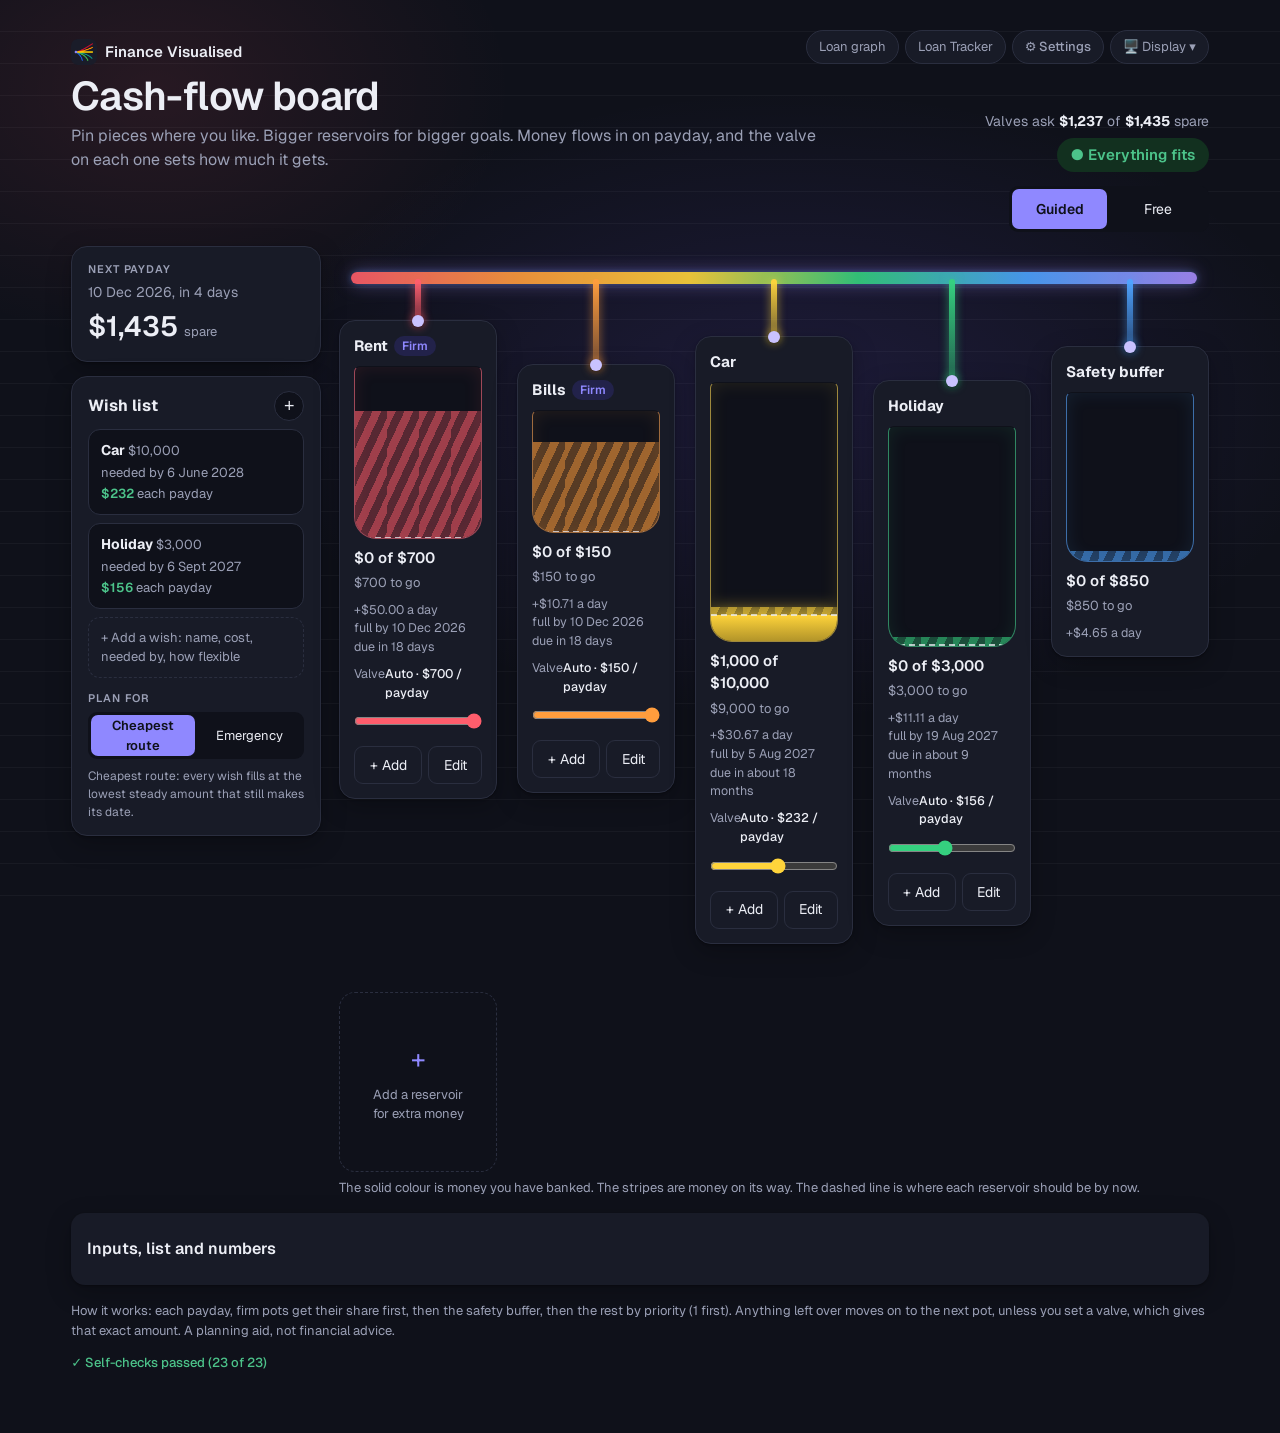
==== cashflow.html @ 9e322bec "Rename the site to Finance Visualised Header brand, page titles, home-screen name, manifest and back" ====
<!DOCTYPE html>
<html lang="en">
<head>
<meta charset="utf-8">
<meta name="viewport" content="width=device-width, initial-scale=1, viewport-fit=cover">
<meta name="theme-color" content="#0f111a" id="themeColor">
<meta name="apple-mobile-web-app-capable" content="yes">
<meta name="mobile-web-app-capable" content="yes">
<meta name="apple-mobile-web-app-title" content="Finance Vis">
<link rel="manifest" href="manifest.webmanifest">
<link rel="icon" type="image/png" sizes="192x192" href="icons/icon-192.png">
<link rel="apple-touch-icon" href="icons/apple-touch-icon.png">
<script>
/* colour theme: Auto (follows the phone), Light or Dark. Shared by both pages, remembered in this browser. Runs before the page paints. */
(function(){var K='loanTheme',r=document.documentElement,v='dark';
 if(/[?&]embed=1/.test(location.search)){window.loanEmbed=true;r.classList.add('embed');r.dataset.device='desktop';addEventListener('message',function(e){if(e.source!==window.parent||e.origin!==location.origin)return;var d=e.data||{};if(d.loanTheme)window.loanTheme.set(d.loanTheme);if(d.loanSettings)window.loanTheme.refresh();if(d.loan==='reloadAll')location.reload();if(d.loan==='reload')location.reload();if(d.loan==='sendLoan'){var b=document.getElementById('toTracker');if(b)b.click()}})};if(window.loanEmbed)document.addEventListener('DOMContentLoaded',function(){var b=document.getElementById('toTracker');if(b)b.textContent='Send this loan to the Tracker →'})
 var KS='loanSettings.v1',sc='indigo';
 function cfg(){try{return JSON.parse(localStorage.getItem(KS))||{}}catch(e){return {}}}
 var REG={AU:['en-AU','$'],NZ:['en-NZ','$'],UK:['en-GB','£'],US:['en-US','$'],CA:['en-CA','$']},c0=cfg(),cc=REG[c0.country]?c0.country:'AU';
 window.loanRegion={country:cc,locale:REG[cc][0],sym:REG[cc][1],mdy:cc==='US'};
 function bar(){var m=document.getElementById('themeColor');if(m)m.content=getComputedStyle(r).getPropertyValue('--bg').trim()||'#f4f3f0'}
 function apply(){try{v=localStorage.getItem(K)||v}catch(e){}if(v==='light'||v==='dark')r.dataset.theme=v;else delete r.dataset.theme;sc=cfg().scheme||sc;if(sc!=='indigo')r.dataset.scheme=sc;else delete r.dataset.scheme;bar()}
 function fire(){window.dispatchEvent(new Event('themechange'))}
 apply();
 window.loanTheme={get:function(){return r.dataset.theme||'auto'},set:function(t){v=t;try{localStorage.setItem(K,t)}catch(e){};apply();fire()},setScheme:function(s){sc=s;var o=cfg();o.scheme=s;try{localStorage.setItem(KS,JSON.stringify(o))}catch(e){};apply();fire()},refresh:function(){apply();fire()},bar:bar};
 addEventListener('storage',function(e){if(e.key===K||e.key===KS)window.loanTheme.refresh()});
 document.addEventListener('DOMContentLoaded',bar);
 try{matchMedia('(prefers-color-scheme: dark)').addEventListener('change',function(){bar();fire()})}catch(e){}
})();
</script>
<title>Cash-flow</title>
<link rel="preconnect" href="https://fonts.googleapis.com">
<link href="https://fonts.googleapis.com/css2?family=Geist:wght@400;500;600&display=swap" rel="stylesheet">
<style>
/* Cash-flow, phase 0: plain and working. Looks come later. The maths lives in cashflow.js so a picture (e.g. a Sankey flow) can reuse it. */
:root{color-scheme:light;--bg:#f4f3f0;--panel:#ffffff;--ink:#1a1c29;--mute:#5d6074;--line:#e3e1db;--acc:#4f46e5;--acc-ink:#ffffff;--soft:#efeefd;--good:#15803d;--bad:#d1342f;--good-bg:#e3f4e8;--bad-bg:#fde6e4;--info:#2563eb;--info-bg:#e3ebfd;--shadow:0 1px 2px rgba(26,28,41,.06),0 6px 20px rgba(26,28,41,.06)}
@media (prefers-color-scheme:dark){:root:not([data-theme=light]){color-scheme:dark;--bg:#0f111a;--panel:#181b27;--ink:#eceef5;--mute:#9ba0b6;--line:#2a2e3f;--acc:#8f88ff;--acc-ink:#0f111a;--soft:#22224a;--good:#4cc38a;--bad:#ff6b63;--good-bg:#12301f;--bad-bg:#3a1716;--info:#7aa5ff;--info-bg:#16233d;--shadow:0 1px 2px rgba(0,0,0,.3),0 8px 24px rgba(0,0,0,.25)}}
:root[data-theme=dark]{color-scheme:dark;--bg:#0f111a;--panel:#181b27;--ink:#eceef5;--mute:#9ba0b6;--line:#2a2e3f;--acc:#8f88ff;--acc-ink:#0f111a;--soft:#22224a;--good:#4cc38a;--bad:#ff6b63;--good-bg:#12301f;--bad-bg:#3a1716;--info:#7aa5ff;--info-bg:#16233d;--shadow:0 1px 2px rgba(0,0,0,.3),0 8px 24px rgba(0,0,0,.25)}
*{box-sizing:border-box;min-width:0}
body{margin:0;background:var(--bg);color:var(--ink);font:16px/1.5 Geist,system-ui,sans-serif;overflow-x:clip}
.wrap{max-width:980px;margin:0 auto;padding:clamp(16px,3vw,32px) max(4vw,14px) 60px;position:relative}
h1{font-size:clamp(28px,4vw,40px);line-height:1.1;margin:0 0 6px;font-weight:600;letter-spacing:-.02em}
h2{font-size:13px;margin:0 0 10px;color:var(--mute);font-weight:600;letter-spacing:.06em;text-transform:uppercase}
.sub{color:var(--mute);margin:0 0 16px;max-width:68ch}
[hidden]{display:none!important}
.homeL{display:inline-flex;align-items:center;gap:8px;min-height:40px;padding:2px 10px 2px 4px;margin:0 0 2px -4px;border-radius:10px;color:var(--ink);text-decoration:none;font-weight:600;font-size:15px;cursor:pointer;transition:background .15s}
.homeL img{width:26px;height:26px;border-radius:7px}.homeL:hover{background:var(--soft);color:var(--acc)}.homeL:focus-visible{outline:2px solid var(--acc);outline-offset:2px}
html.embed .homeL{display:none}
#topSw{position:absolute;top:clamp(14px,2.4vw,30px);right:max(4vw,14px);display:flex;gap:6px;z-index:6;flex-wrap:wrap;justify-content:flex-end}
#topSw button,#topSw a{display:inline-flex;align-items:center;min-height:34px;padding:0 12px;border:1px solid var(--line);background:var(--panel);color:var(--mute);border-radius:99px;font:inherit;font-size:13px;cursor:pointer;white-space:nowrap;text-decoration:none}
#topSw button:hover,#topSw a:hover{color:var(--ink);border-color:var(--acc)}
@media(max-width:700px){#topSw{position:static;margin:0 0 8px}#topSw button,#topSw a{min-height:36px}}
html[data-device=phone] #topSw{position:static;margin:0 0 8px}
html[data-device=phone] #topSw button,html[data-device=phone] #topSw a{min-height:36px}
.dispPop{position:fixed;z-index:90;padding:10px;border-radius:16px;background:var(--panel);border:1px solid var(--line);box-shadow:0 14px 40px rgba(0,0,0,.25);animation:dpIn .14s ease-out}
.dispPop[hidden]{display:none}
.dpT{font-size:12px;font-weight:600;letter-spacing:.06em;text-transform:uppercase;color:var(--mute);margin:0 4px 8px}
.dpRow{display:flex;gap:8px}
.dispPop button{position:relative;display:grid;justify-items:center;gap:4px;width:112px;padding:14px 8px 12px;border:2px solid var(--line);border-radius:14px;background:var(--bg);color:var(--ink);font:inherit;font-size:14px;font-weight:500;cursor:pointer;transition:border-color .15s,box-shadow .15s}
.dispPop button i{font-style:normal;font-size:30px;line-height:1}
.dispPop button:hover{border-color:var(--acc)}
.dispPop button.on{border-color:var(--acc);background:var(--soft);color:var(--acc);font-weight:600;box-shadow:0 0 0 4px color-mix(in srgb,var(--acc) 22%,transparent),0 0 18px color-mix(in srgb,var(--acc) 45%,transparent)}
.dispPop button em{font-style:normal;font-size:10.5px;font-weight:600;text-transform:uppercase;letter-spacing:.06em}
.dispPop button:focus-visible{outline:2px solid var(--ink);outline-offset:2px}
@keyframes dpIn{from{opacity:0;transform:translateY(-4px)}}
@media (prefers-reduced-motion:reduce){.dispPop{animation:none}}
.card{background:var(--panel);border-radius:14px;padding:16px;margin:0 0 16px;box-shadow:var(--shadow)}
.grid{display:grid;grid-template-columns:repeat(auto-fit,minmax(150px,1fr));gap:12px}
label.f{display:grid;gap:4px;font-size:13px;color:var(--mute);font-weight:500}
input[type=number],input[type=text],input[type=date],select{width:100%;font:inherit;font-size:16px;padding:8px 10px;border:1px solid var(--line);border-radius:8px;background:var(--bg);color:var(--ink);min-height:42px}
input:focus-visible,button:focus-visible,select:focus-visible,summary:focus-visible{outline:2px solid var(--acc);outline-offset:2px}
.seg{display:flex;background:var(--bg);border-radius:9px;padding:3px;gap:3px}
.seg button{flex:1;min-height:40px;border:0;border-radius:7px;background:none;color:var(--ink);font:inherit;font-size:14px;cursor:pointer}
.seg button.on{background:var(--acc);color:var(--acc-ink);font-weight:600}
.btn{min-height:42px;padding:0 16px;border:1px solid var(--line);background:var(--panel);color:var(--ink);border-radius:9px;font:inherit;font-size:14px;cursor:pointer}
.btn.pri{background:var(--acc);color:var(--acc-ink);border-color:var(--acc);font-weight:600}
.btn.del{color:var(--bad)}
.hint{font-size:13px;color:var(--mute);margin:6px 0 0}
.chk{display:flex;align-items:center;gap:10px;min-height:42px;font-size:15px}.chk input{width:20px;height:20px;accent-color:var(--acc)}
.verdict{border-radius:14px;padding:16px 18px;margin:0 0 16px;border:2px solid var(--line);background:var(--panel)}
.verdict h3{margin:0 0 6px;font-size:20px;letter-spacing:-.01em}
.verdict p{margin:4px 0}
.verdict.green{border-color:var(--good);background:var(--good-bg)}.verdict.green h3{color:var(--good)}
.verdict.amber{border-color:#d98a00;background:#fff3d6;color:#3b2a00}.verdict.amber h3{color:#8a5a00}
.verdict.red{border-color:var(--bad);background:var(--bad-bg)}.verdict.red h3{color:var(--bad)}
:root[data-theme=dark] .verdict.amber{background:#3a2c0c;color:#f7e3b0}:root[data-theme=dark] .verdict.amber h3{color:#ffc857}
@media (prefers-color-scheme:dark){:root:not([data-theme=light]) .verdict.amber{background:#3a2c0c;color:#f7e3b0}:root:not([data-theme=light]) .verdict.amber h3{color:#ffc857}}
.banner{display:flex;gap:10px;align-items:flex-start;padding:12px 14px;border-radius:12px;margin:0 0 16px;background:var(--info-bg);border:1px solid var(--info)}
.banner.bad{background:var(--bad-bg);border-color:var(--bad)}
.banner div{flex:1}.banner button{min-height:34px}
.pot{border-top:1px solid var(--line);padding:12px 0}.pot:first-child{border-top:0}
.sum{display:grid;gap:6px}
.top{display:flex;justify-content:space-between;align-items:baseline;gap:10px;flex-wrap:wrap}
.top b{font-size:17px}.rem{font-weight:600;padding:2px 10px;border-radius:99px;background:var(--soft);color:var(--acc);white-space:nowrap}
.bar{height:8px;border-radius:99px;background:var(--line);overflow:hidden}.bar i{display:block;height:100%;background:var(--good);border-radius:99px}
.bar.behind i{background:#d98a00}.bar.miss i{background:var(--bad)}
.meta{display:flex;flex-wrap:wrap;gap:4px 14px;font-size:13px;color:var(--mute)}
.badge{font-size:12px;font-weight:600;padding:1px 8px;border-radius:99px}
.badge.ontrack,.badge.full{background:var(--good-bg);color:var(--good)}.badge.behind{background:#fff3d6;color:#8a5a00}.badge.miss{background:var(--bad-bg);color:var(--bad)}
.acts{display:flex;gap:8px;flex-wrap:wrap}.acts .btn{min-height:38px}
.edit,.add{margin-top:8px;padding:12px;border-radius:10px;background:var(--bg)}
.edit .grid{grid-template-columns:repeat(auto-fit,minmax(140px,1fr))}
.tw{overflow-x:auto}table{border-collapse:collapse;width:100%;font-size:14px}th,td{text-align:left;padding:8px 10px;border-bottom:1px solid var(--line);white-space:nowrap}th{color:var(--mute);font-weight:500;font-size:12px}
td.n,th.n{text-align:right}
.tot{display:grid;gap:2px;font-size:15px}.tot div{display:flex;justify-content:space-between;gap:12px;border-bottom:1px dashed var(--line);padding:3px 0}
#selftest{font-size:13px;margin:12px 0 0;font-weight:500}#selftest.good{color:var(--good)}#selftest.bad{color:var(--bad)}
.note{font-size:13px;color:var(--mute)}
.bar2{display:flex;flex-wrap:wrap;gap:10px;align-items:center;justify-content:space-between;margin:0 0 14px}.bar2 .seg{min-width:200px}
.chip{font-weight:600;font-size:15px;padding:6px 14px;border-radius:99px;background:var(--soft);color:var(--mute)}
.chip.green{background:var(--good-bg);color:var(--good)}.chip.amber{background:#fff3d6;color:#8a5a00}.chip.red{background:var(--bad-bg);color:var(--bad)}
:root[data-theme=dark] .chip.amber{background:#3a2c0c;color:#ffc857}@media (prefers-color-scheme:dark){:root:not([data-theme=light]) .chip.amber{background:#3a2c0c;color:#ffc857}}
.hero{padding:16px 16px 12px}.heroTop{display:flex;flex-wrap:wrap;justify-content:space-between;gap:6px 14px;font-size:14px;color:var(--mute);margin-bottom:12px}.heroTop .over{color:var(--bad);font-weight:600}
.vessels{display:grid;grid-template-columns:repeat(auto-fill,minmax(150px,1fr));gap:14px}
.vessel{position:relative;display:grid;gap:6px;align-content:start;padding:10px;border-radius:14px;background:var(--bg)}
.vName{display:flex;gap:6px;align-items:center;flex-wrap:wrap;font-size:15px}
.tank{position:relative;height:170px;border:2px solid var(--line);border-top-color:transparent;border-radius:6px 6px 22px 22px;overflow:hidden;background:var(--panel)}
.liq{position:absolute;left:0;right:0;bottom:0;height:0;background:linear-gradient(var(--good),color-mix(in srgb,var(--good) 78%,#000));transition:height .8s ease}
.acc{position:absolute;left:0;right:0;bottom:0;height:0;background:repeating-linear-gradient(115deg,color-mix(in srgb,var(--good) 42%,transparent) 0 8px,color-mix(in srgb,var(--good) 22%,transparent) 8px 16px);background-size:32px 100%;animation:shimmer 2.4s linear infinite;transition:height .8s ease,bottom .8s ease}
.tick{position:absolute;left:0;right:0;height:0;border-top:2px dashed var(--ink);opacity:.75;transition:bottom .8s ease}
.vessel.behind .tank{border-color:#d98a00;border-top-color:transparent}.vessel.miss .tank{border-color:var(--bad);border-top-color:transparent}
.vessel.ready .tank{border-color:var(--good);border-top-color:transparent;box-shadow:0 0 0 2px color-mix(in srgb,var(--good) 40%,transparent),0 0 24px color-mix(in srgb,var(--good) 55%,transparent);animation:glow 2.2s ease-in-out infinite}
.vLvl{font-weight:600;font-size:15px}.vLeft{font-size:13px;color:var(--mute);margin-top:-4px}
.vMeta{display:grid;gap:0;font-size:12.5px;color:var(--mute)}
.valve{display:grid;gap:2px;font-size:12.5px;color:var(--mute)}.vvTop{display:flex;justify-content:space-between;gap:6px}.vvTop output{color:var(--ink);font-weight:500}
.valve input[type=range]{width:100%;accent-color:var(--acc);height:34px;margin:0}
.link{border:0;background:none;color:var(--acc);font:inherit;font-size:12.5px;text-align:left;padding:0;cursor:pointer;min-height:24px}
.vessel .acts{gap:6px}.vessel .acts .btn{min-height:38px;padding:0 12px;flex:1 1 auto}
.vessel .add{margin-top:4px;padding:10px;background:var(--panel);border-radius:10px}.vessel .add .grid{grid-template-columns:1fr}
.vessel .hv{background:var(--good);color:#fff;border-color:var(--good);font-weight:600}
.vessel.buf .tank{height:170px}
.sparks{position:absolute;inset:0;pointer-events:none}.sparks i{position:absolute;bottom:30%;width:6px;height:6px;border-radius:50%;background:var(--good);opacity:0;animation:spark .9s ease-out forwards}
.vessel.poof .liq,.vessel.poof .acc{transition:none;animation:lift .65s cubic-bezier(.3,.7,.4,1) forwards}.vessel.poof .tick{opacity:0}
.shelfRow{display:flex;flex-wrap:wrap;gap:4px 14px;align-items:baseline;padding:6px 0;border-bottom:1px solid var(--line)}.shelfRow:last-child{border-bottom:0}
details#panel>summary{cursor:pointer;font-weight:600;font-size:16px;min-height:40px;display:flex;align-items:center}
details#panel[open]>summary{margin-bottom:6px}
@keyframes shimmer{to{background-position:32px 0}}
@keyframes glow{50%{box-shadow:0 0 0 2px color-mix(in srgb,var(--good) 60%,transparent),0 0 34px color-mix(in srgb,var(--good) 70%,transparent)}}
@keyframes lift{to{transform:translateY(-120%);opacity:0}}
@keyframes spark{0%{opacity:1;transform:translateY(0)}100%{opacity:0;transform:translateY(-120px) scale(1.6)}}
@media (prefers-reduced-motion:reduce){.liq,.acc,.tick{transition:none}.acc,.vessel.ready .tank,.vessel.poof .liq,.vessel.poof .acc,.sparks i{animation:none}}
/* ---- Pin board look: ruled paper, a glowing supply pipe, pinned reservoirs of different sizes ---- */
:root{--rule:rgba(79,70,229,.07);--halo:transparent;--halo2:transparent}
:root[data-theme=dark]{--rule:rgba(255,255,255,.04);--halo:rgba(120,90,255,.14);--halo2:rgba(255,93,108,.10)}
@media (prefers-color-scheme:dark){:root:not([data-theme=light]){--rule:rgba(255,255,255,.04);--halo:rgba(120,90,255,.14);--halo2:rgba(255,93,108,.10)}}
body{background-color:var(--bg);background-image:radial-gradient(ellipse 60% 50% at 62% 45%,var(--halo),transparent 70%),radial-gradient(ellipse 40% 40% at 12% 10%,var(--halo2),transparent 70%),repeating-linear-gradient(to bottom,transparent 0,transparent 31px,var(--rule) 31px,var(--rule) 32px);background-attachment:fixed}
.wrap{max-width:1180px}
.hero.card{background:transparent;box-shadow:none;padding:0}
.vessels{position:relative;padding-top:74px;align-items:start;grid-template-columns:repeat(auto-fill,minmax(180px,1fr));gap:18px 20px}
.vessels::before{content:"";position:absolute;left:12px;right:12px;top:26px;height:12px;border-radius:99px;background:linear-gradient(90deg,#ff5d6c,#ff9d3d,#ffd43b,#35d07f,#4da3ff,#a78bfa);box-shadow:0 0 18px rgba(167,139,250,.45),0 0 6px rgba(77,163,255,.4);opacity:.9}
.vessel{--c:#a78bfa;--off:0px;margin-top:var(--off);padding:14px;gap:8px;border-radius:16px;background:var(--panel);border:1px solid var(--line);box-shadow:var(--shadow)}
.vessel::before{content:"";position:absolute;left:calc(50% - 3px);top:calc(-42px - var(--off));width:6px;height:calc(42px + var(--off));border-radius:3px;background:linear-gradient(var(--c),color-mix(in srgb,var(--c) 40%,transparent));box-shadow:0 0 10px color-mix(in srgb,var(--c) 60%,transparent)}
.vessel::after{content:"";position:absolute;top:-6px;left:calc(50% - 6px);width:12px;height:12px;border-radius:50%;background:#c9c2ff;box-shadow:0 1px 3px rgba(0,0,0,.4),0 0 8px color-mix(in srgb,var(--c) 70%,transparent)}
.tank{height:var(--th,170px);border:1.5px solid color-mix(in srgb,var(--c) 55%,var(--line));border-top-color:transparent;background:var(--bg);box-shadow:inset 0 0 18px color-mix(in srgb,var(--c) 10%,transparent)}
.liq{background:linear-gradient(var(--c),color-mix(in srgb,var(--c) 70%,#000));box-shadow:0 -4px 18px color-mix(in srgb,var(--c) 66%,transparent)}
.acc{background:repeating-linear-gradient(115deg,color-mix(in srgb,var(--c) 60%,transparent) 0 8px,color-mix(in srgb,var(--c) 30%,transparent) 8px 16px);background-size:32px 100%}
.vessel.ready .tank{border-color:var(--c);box-shadow:0 0 0 2px color-mix(in srgb,var(--c) 40%,transparent),0 0 24px color-mix(in srgb,var(--c) 55%,transparent);animation:glow2 2.2s ease-in-out infinite}
.vessel .hv{background:var(--c);border-color:var(--c);color:#0d0f18}
.vessel .add{background:var(--bg)}
.vessel .valve input[type=range]{accent-color:var(--c)}
@keyframes glow2{50%{box-shadow:0 0 0 2px color-mix(in srgb,var(--c) 60%,transparent),0 0 34px color-mix(in srgb,var(--c) 70%,transparent)}}
@media(max-width:560px){.vessel{--off:0px!important}}
@media (prefers-reduced-motion:reduce){.vessel.ready .tank{animation:none}}

/* ---- Cash-flow board layout: payday card and wish list on the left, the pinned reservoirs on the right ---- */
.wrap{max-width:1240px}
.boardHead{display:flex;flex-wrap:wrap;justify-content:space-between;align-items:flex-end;gap:10px 20px;margin:0 0 14px}
.boardHead .sub{margin:0}
.boardStat{display:grid;justify-items:end;gap:6px;font-size:14px;color:var(--mute)}.boardStat b{color:var(--ink)}.boardStat .over b{color:var(--bad)}
.board{display:grid;grid-template-columns:250px 1fr;gap:18px;align-items:start}
.side{display:grid;gap:14px}
.side .card{margin:0;padding:14px 16px;border-radius:16px;background:var(--panel);border:1px solid var(--line);box-shadow:var(--shadow)}
.k{font-size:11px;font-weight:600;letter-spacing:.08em;text-transform:uppercase;color:var(--mute)}
.payDate{font-size:14px;color:var(--mute);margin-top:4px}
.payBig{font-size:28px;font-weight:600;color:var(--ink);margin-top:2px}.payBig small{font-size:13px;font-weight:400;color:var(--mute);margin-left:6px}
.wTop{display:flex;justify-content:space-between;align-items:center;margin-bottom:8px}.wTop b{font-size:16px}
.wTop button{width:30px;height:30px;border-radius:50%;border:1px solid var(--line);background:var(--bg);color:var(--ink);font-size:18px;line-height:1;cursor:pointer}
.wish{padding:10px 12px;border:1px solid var(--line);border-radius:12px;background:var(--bg);margin-bottom:8px;font-size:13px;color:var(--mute);display:grid;gap:2px;cursor:pointer;text-align:left;width:100%;font:inherit;font-size:13px}
.wish b{color:var(--ink);font-size:14px}.wish .pp{color:var(--good,#35d07f);font-weight:600}
.wAdd{width:100%;padding:10px 12px;border:1px dashed var(--line);border-radius:12px;background:none;color:var(--mute);font:inherit;font-size:13px;text-align:left;cursor:pointer;margin-bottom:12px}
.wAdd:hover,.addRes:hover{border-color:var(--acc);color:var(--ink)}
#planFor{margin-top:6px;display:flex}.board .vessels{grid-template-columns:repeat(auto-fill,minmax(150px,1fr))}#planFor button{flex:1;font-size:13px}
.planHint{font-size:12px;color:var(--mute);margin:8px 0 0}
.addRes{display:grid;place-items:center;align-content:center;gap:6px;min-height:180px;margin-top:30px;border:1.5px dashed var(--line);border-radius:16px;background:none;color:var(--mute);font:inherit;font-size:13px;cursor:pointer;text-align:center;padding:14px}
.addRes span{font-size:26px;color:var(--acc)}
@media(max-width:820px){.board{grid-template-columns:1fr}.side{order:2}.boardStat{justify-items:start}}
</style>
<link rel="stylesheet" href="settings.css">
<script src="settings.js" defer></script>
<script src="cashflow.js"></script>
</head>
<body>
<div class="wrap">
  <a class="homeL" href="index.html" title="Home"><img src="icons/icon-192.png" alt="" width="26" height="26"><span>Finance Visualised</span></a>
  <div id="topSw"><a href="graph.html">Loan graph</a><a href="tracker.html">Loan Tracker</a><button id="setSw" type="button" title="Colours, layout and country" onclick="window.loanSettings&&loanSettings.open()">⚙ Settings</button><button id="devSw" type="button" aria-haspopup="true" aria-expanded="false" title="Choose how the page is laid out"></button></div>
  <div class="boardHead"><div><h1>Cash-flow board</h1>
  <p class="sub">Pin pieces where you like. Bigger reservoirs for bigger goals. Money flows in on payday, and the valve on each one sets how much it gets.</p></div>
  <div class="boardStat"><span id="flow"></span><div class="chip" id="chip" aria-live="polite"></div></div></div>
  <div class="bar2"><span></span>
    <div class="seg" id="mode" role="group" aria-label="Mode"><button type="button" data-v="guided">Guided</button><button type="button" data-v="free">Free</button></div></div>
  <div id="banner"></div>

  <div class="board">
    <aside class="side">
      <div class="card"><div class="k">Next payday</div><div class="payDate" id="nextPay"></div><div class="payBig" id="spareBig"></div></div>
      <div class="card"><div class="wTop"><b>Wish list</b><button type="button" data-act="newWish" aria-label="Add a wish" title="Add a wish">+</button></div>
        <div id="wishes"></div>
        <button type="button" class="wAdd" data-act="newWish">+ Add a wish: name, cost, needed by, how flexible</button>
        <div class="k">Plan for</div>
        <div class="seg" id="planFor" role="group" aria-label="Plan for"><button type="button" data-v="cheap">Cheapest route</button><button type="button" data-v="emergency">Emergency</button></div>
        <p class="planHint" id="planHint"></p></div>
    </aside>
    <div class="card hero">
      <div id="vessels" class="vessels"></div>
      <p class="hint" id="vHint">The solid colour is money you have banked. The stripes are money on its way. The dashed line is where each reservoir should be by now.</p>
    </div>
  </div>

  <div class="card" id="shelfCard" hidden><h2>Achieved</h2><div id="shelf"></div></div>

  <details class="card" id="panel"><summary>Inputs, list and numbers</summary>
    <div class="verdict" id="verdict" aria-live="polite" style="margin-top:14px"></div>
    <h2>Pots, in order of priority</h2>
    <p class="hint" style="margin:0 0 6px">A pot is anything you need money for: a bill, a goal, a holiday. A bill is just a firm pot that repeats. Tap + Add to move money into or out of a pot yourself.</p>
    <div id="pots"></div>
    <div class="acts" style="margin:10px 0 18px"><button type="button" class="btn pri" id="addPot">+ New pot</button><button type="button" class="btn" id="example">Reset to the example budget</button></div>

    <h2>Income</h2>
    <div class="grid">
      <label class="f">Amount each pay<input type="number" inputmode="decimal" step="0.01" min="0" data-i="amount"></label>
      <label class="f">How often<select data-i="every"><option value="weekly">Weekly</option><option value="fortnightly">Fortnightly</option><option value="monthly">Monthly</option><option value="custom">Every … days</option></select></label>
      <label class="f" id="iDaysL" hidden>Days between pays<input type="number" inputmode="numeric" min="1" max="365" data-i="days"></label>
      <label class="f">Next payday<input type="date" data-i="next"></label>
      <label class="f">Is it steady?<select data-i="reliable"><option value="1">Reliable</option><option value="0">Varies</option></select></label>
    </div>
    <p class="hint" id="varyHint"></p>

    <h2 style="margin-top:18px">Safety buffer and spare money</h2>
    <label class="chk"><input type="checkbox" data-b="auto"> Use the default buffer: 2 weeks of your firm repeating pots</label>
    <div class="grid"><label class="f" id="bAmtL">Buffer target<input type="number" inputmode="decimal" step="0.01" min="0" data-b="amount"></label>
      <label class="f">Already in the buffer<input type="number" inputmode="decimal" step="0.01" min="0" data-b="saved"></label>
      <label class="f">Unassigned money now<input type="number" inputmode="decimal" step="0.01" data-b="spare"></label></div>
    <p class="hint" id="bHint"></p>

    <h2 style="margin-top:18px">Harvest effect</h2>
    <div class="seg" id="reward" role="group" aria-label="Harvest effect"><button type="button" data-v="subtle">Subtle</button><button type="button" data-v="celebratory">Celebratory</button></div>

    <h2 style="margin-top:18px">The numbers</h2><div class="tot" id="tot"></div>
    <h2 style="margin-top:18px">Pot by pot</h2><div class="tw"><table><thead><tr><th>Pot</th><th class="n">Still needed</th><th>Due</th><th class="n">Set aside each pay</th><th>Full on</th><th>Status</th></tr></thead><tbody id="tbody"></tbody></table></div>
    <h2 style="margin-top:18px">History</h2><div class="tw"><table><tbody id="hist"></tbody></table></div>
    <p class="hint" id="modeHint"></p>
  </details>
  <p class="note">How it works: each payday, firm pots get their share first, then the safety buffer, then the rest by priority (1 first). Anything left over moves on to the next pot, unless you set a valve, which gives that exact amount. A planning aid, not financial advice.</p>
  <p id="selftest"></p>
</div>
<script>
(function(){
'use strict';
const CF=window.CashFlow,$=id=>document.getElementById(id),KEY='cashFlow.v1',DAY=864e5;
const esc=t=>String(t).replace(/[&<>"]/g,c=>({'&':'&amp;','<':'&lt;','>':'&gt;','"':'&quot;'}[c]));
const sym=()=>window.loanRegion?loanRegion.sym:'$',loc=()=>window.loanRegion?loanRegion.locale:'en-AU';
const money=c=>(c<0?'−':'')+sym()+(Math.abs(c)/100).toLocaleString(loc(),{minimumFractionDigits:2,maximumFractionDigits:2});
const money0=c=>(c<0?'−':'')+sym()+Math.round(Math.abs(c)/100).toLocaleString(loc());
const dstr=d=>d==null?'not within 5 years':new Date(d*DAY).toLocaleDateString(loc(),{day:'numeric',month:'short',year:'numeric',timeZone:'UTC'});
const dollars=c=>c?(c/100).toFixed(2).replace(/\.00$/,''):'';
const toC=v=>Math.round((parseFloat(v)||0)*100);
const WORD={weekly:'week',fortnightly:'fortnight',monthly:'month',custom:'pay'};
const REPS=[['none','Does not repeat'],['weekly','Weekly'],['fortnightly','Fortnightly'],['monthly','Monthly'],['quarterly','Quarterly'],['yearly','Yearly']];
const reduced=()=>matchMedia('(prefers-reduced-motion: reduce)').matches;
const clone=o=>JSON.parse(JSON.stringify(o));
const now=()=>Date.now(),today=()=>CF.localDay(now());
const src=id=>S.sources.find(s=>s.id===id);
let S=null,last=null,lastGood='none',res=null,open=new Set(),adding=new Set(),dismissed='',uid=0;

function load(){let raw=null;try{raw=JSON.parse(localStorage.getItem(KEY))}catch(e){}return CF.migrate(raw,today())}
function save(){try{localStorage.setItem(KEY,JSON.stringify(S))}catch(e){}}
const nid=()=>'p'+now().toString(36)+(++uid);
const perWord=()=>WORD[S.income.every]||'pay';
const mode=()=>S.settings.mode;

/* ---------- assessing, and the words the guardian uses ---------- */
const STX={ontrack:'On track',full:'Full',behind:'Behind',miss:'Will miss date'};
const status=r=>r.firm&&r.misses?'miss':r.status;
function cd(d){const n=d-today();if(n<0)return'overdue by '+(-n)+(n===-1?' day':' days');if(n===0)return'due today';if(n<=90)return'due in '+n+(n===1?' day':' days');return'due in about '+Math.round(n/30.44)+' months'}
function calc(){res=CF.assess(S,{today:today()});return res}
function sorted(r){return r.rows.slice().sort((a,b)=>(a.priority||9)-(b.priority||9)||(a.due||0)-(b.due||0))}
function suggestion(r){
  if(r.verdict==='amber'){const ch=(r.option.moves||[]).map(m=>({name:m.name,to:m.to}));if(ch.length)return {text:'Move '+ch.map(c=>c.name+' to '+dstr(c.to)).join(' and '),moves:ch}}
  if(r.verdict==='red'&&r.why){const x=r.rows.find(q=>q.name===r.why.pot&&q.repeat==='none'&&q.fullOn!=null);if(x)return {text:'Move '+x.name+' to '+dstr(x.fullOn),moves:[{name:x.name,to:x.fullOn}]}}
  return null}
function flowNow(){const d=CF.parseDate(S.income.next);return CF.flowCheck(S,d==null?today():d)}
function verdictHTML(r){
  const w=perWord(),t=r.totals;let h='',cls=r.verdict==='none'?'':r.verdict;
  if(r.verdict==='none')h='<h3>Not enough to go on yet</h3><p>'+r.headline+'</p>';
  else if(r.verdict==='green')h='<h3>Green: yes, you can afford all of this</h3><p>Every pot is full by its date. Spare after everything: <b>'+money(t.left)+'</b> each '+w+'.</p>';
  else if(r.verdict==='amber'){h='<h3>Amber: possible, but some flexible pots will be late</h3>'+(r.slips||[]).map(s=>'<p><b>'+esc(s.name)+'</b> '+(s.fullOn!=null?'would be full on '+dstr(s.fullOn)+', '+(s.slipDays>0?Math.max(1,Math.round(s.slipDays/7))+(Math.round(s.slipDays/7)<=1?' week':' weeks')+' after its date ('+dstr(s.due)+').':'on time.'):'would be short by '+money(s.short||0)+' on '+dstr(s.due)+'.')+'</p>').join('')+'<p>Your firm pots are all safe.</p>'}
  else{const y=r.why;h='<h3>Red: '+(y.pot?esc(y.pot)+' would miss its date':'firm costs are more than you earn')+'</h3>';
    if(y.pot)h+='<p>It would be short by <b>'+money(y.short)+'</b> on '+dstr(y.due)+(y.count>1?' (and '+(y.count-1)+' more times later)':'')+'.</p>';
    h+='<p>Why: your firm pots need about <b>'+money(y.firmNeed)+'</b> each '+w+' and you have <b>'+money(y.income)+'</b>'+(t&&t.spare<0?', before the safety buffer top-up is even counted':'')+'.</p>';
    if(r.option&&r.option.extra)h+='<p>Nearest way to make it work: <b>'+money(r.option.extra)+' more each '+w+'</b> ('+money(y.income)+' → '+money(y.income+r.option.extra)+').</p>'}
  const sg=r.verdict==='amber'||r.verdict==='red'?suggestion(r):null;
  if(sg)h+='<p>Suggestion: '+esc(sg.text)+'. <button type="button" class="btn pri" data-act="applySug">Apply</button></p>';
  $('verdict').className='verdict '+cls;$('verdict').innerHTML=h;r._sg=sg;
  const chip=$('chip');chip.className='chip '+(r.verdict==='none'?'':r.verdict);
  chip.textContent=r.verdict==='green'?'● Everything fits':r.verdict==='amber'?'● Possible, some pots will be late':r.verdict==='red'?'● '+(r.why&&r.why.pot?r.why.pot+' will miss its date':'Firm costs are more than income'):'● Enter your income';
}
function banner(msg){
  const b=$('banner');b.innerHTML='';
  if(msg){b.innerHTML='<div class="banner'+(msg.bad?' bad':'')+'" role="status"><div>'+msg.html+'</div><button type="button" class="btn" data-act="closeBanner">OK</button></div>';return}
  if(mode()!=='free'||!res)return;
  if(res.verdict==='red'){const y=res.why,sg=res._sg,sig=(y.pot||'x')+y.short;if(dismissed===sig)return;
    b.innerHTML='<div class="banner" data-sig="'+esc(sig)+'"><div><b>'+(y.pot?'Heads up: '+esc(y.pot)+' will miss its date.':'Heads up: the money runs out.')+'</b> Free mode lets you carry on, so nothing was changed. '+(sg?'One way to sort it: '+esc(sg.text)+'.':(res.option&&res.option.extra?'It would work with '+money(res.option.extra)+' more each '+perWord()+'.':''))+'</div>'+(sg?'<button type="button" class="btn pri" data-act="applySug">Apply</button>':'')+'<button type="button" class="btn" data-act="dismiss">Dismiss</button></div>';return}
  const fc=flowNow();if(fc.over>0){const sig='flow'+fc.over;if(dismissed===sig)return;
    b.innerHTML='<div class="banner" data-sig="'+sig+'"><div><b>Heads up: the valves ask for '+money(fc.over)+' more than the spare income.</b> The lowest priority pots will get less than their valve says. Nothing was changed.</div><button type="button" class="btn pri" data-act="easeValves">Apply: ease the valves</button><button type="button" class="btn" data-act="dismiss">Dismiss</button></div>'}
}

/* ---------- the vessels (the hero diagram) ---------- */
function vesselHTML(r,p){
  const valve=p.valveRate!=null;
  return '<div class="vessel" data-id="'+esc(p.id)+'"><div class="vName"><b>'+esc(p.name)+'</b>'+(p.firm?'<span class="badge" style="background:var(--soft);color:var(--acc)">Firm</span>':'')+'</div>'+
    '<div class="tank"><div class="liq"></div><div class="acc"></div><div class="tick" title="Where it should be by now"></div><div class="sparks" aria-hidden="true"></div></div>'+
    '<div class="vLvl"></div><div class="vLeft"></div>'+
    '<div class="vMeta"><span class="vSpeed"></span><span class="vFull"></span><span class="vDue"></span></div>'+
    '<div class="valve"><div class="vvTop"><span>Valve</span><output class="vOut"></output></div><input type="range" min="0" max="100" step="1" data-v="valve" aria-label="Valve for '+esc(p.name)+': dollars each payday"><button type="button" class="link" data-act="auto">Auto</button></div>'+
    '<div class="acts"><button type="button" class="btn hv" data-act="harvest" hidden>✦ Harvest</button><button type="button" class="btn" data-act="add">+ Add</button><button type="button" class="btn" data-act="edit">Edit</button></div>'+
    '<div class="add" hidden>'+addHTML(p)+'</div></div>';
}
function bufferVesselHTML(){
  return '<div class="vessel buf" data-id="buffer"><div class="vName"><b>Safety buffer</b></div><div class="tank"><div class="liq"></div><div class="acc"></div></div><div class="vLvl"></div><div class="vLeft"></div><div class="vMeta"><span class="vSpeed"></span></div></div>';
}
function renderVessels(){
  const box=$('vessels');box.innerHTML='';
  /* each reservoir gets the next colour along the spectrum and its own height off the pipe, so the board reads as hand-pinned */
  const PAL=['#ff5d6c','#ff9d3d','#ffd43b','#35d07f','#4da3ff','#a78bfa','#ff7eb3'],OFF=[0,44,16,60,26,50];
  const paint=el=>{const i=box.children.length;el.style.setProperty('--c',PAL[i%PAL.length]);el.style.setProperty('--off',OFF[i%OFF.length]+'px')};
  sorted(res).forEach(r=>{const p=S.pots.find(x=>x.id===r.id);if(!p)return;const d=document.createElement('div');d.innerHTML=vesselHTML(r,p);const el=d.firstChild;
    if(adding.has(p.id))el.querySelector('.add').hidden=false;paint(el);box.appendChild(el)});
  if(res.totals&&res.totals.bufferTarget>0){const d=document.createElement('div');d.innerHTML=bufferVesselHTML();const el=d.firstChild;paint(el);box.appendChild(el)}
  if(!box.children.length)box.innerHTML='<p class="hint">No pots yet. Open "Inputs, list and numbers" below and add one.</p>';
  if(S.pots.length){const ad=document.createElement('button');ad.type='button';ad.className='addRes';ad.dataset.act='newRes';ad.innerHTML='<span>+</span>Add a reservoir<br>for extra money';box.appendChild(ad)}
  updateVessels();
}
function updateVessels(){
  if(!res)return;const L=CF.levelsAt(S,now()),fc=flowNow(),wk=perWord();
  document.querySelectorAll('#vessels .vessel').forEach(el=>{
    const id=el.dataset.id,l=L[id];if(!l)return;const price=l.price||1,pc=v=>Math.max(0,Math.min(100,v*100/price));
    el.style.setProperty('--th',Math.round(110+150*Math.min(1,Math.max(0,Math.log10(Math.max(price/100,100)/100)/2)))+'px');
    el.querySelector('.liq').style.height=pc(l.banked)+'%';
    const a=el.querySelector('.acc');a.style.bottom=pc(l.banked)+'%';a.style.height=Math.min(pc(l.accruing),100-pc(l.banked))+'%';
    const tk=el.querySelector('.tick');if(tk){tk.style.display=l.tick<0?'none':'';tk.style.bottom='calc('+pc(l.tick)+'% - 1px)'}
    el.querySelector('.vLvl').textContent=money0(l.banked)+' of '+money0(l.price);
    el.querySelector('.vLeft').textContent=l.ready?'Full':money0(l.remaining)+' to go';
    el.querySelector('.vSpeed').textContent=l.perDay>0?'+'+money(Math.round(l.perDay))+' a day':'not filling';
    if(el.classList.contains('buf'))return;
    const r=res.rows.find(x=>x.id===id),p=S.pots.find(x=>x.id===id);if(!r||!p)return;
    const st=status(r);el.classList.toggle('ready',l.ready);el.classList.toggle('behind',st==='behind');el.classList.toggle('miss',st==='miss');
    el.querySelector('.vFull').textContent=l.ready?'ready to harvest':'full by '+dstr(r.fullOn);
    el.querySelector('.vDue').textContent=r.invalid?'':cd(r.due);
    el.querySelector('.hv').hidden=!l.ready;
    const sl=el.querySelector('input[data-v=valve]'),valve=p.valveRate!=null,ask=fc.asks[id]||0,room=CF.valveRoom(fc,id),rem=Math.max(0,l.price-l.banked);
    const maxC=Math.max(100,mode()==='guided'?Math.min(rem,Math.max(room,valve?p.valveRate:ask)):rem);
    if(document.activeElement!==sl){sl.max=Math.ceil(maxC/100);sl.value=Math.round((valve?p.valveRate:ask)/100)}
    el.querySelector('.vOut').textContent=(valve?'':'Auto · ')+money0(valve?p.valveRate:ask)+' / payday';
    el.querySelector('.link').hidden=!valve;
  });
  const next=CF.parseDate(S.income.next),dn=next==null?null:Math.round(next-today());
  $('nextPay').textContent=next==null?'Set a next payday in Inputs below':dstr(next)+(dn<=0?', today':', in '+dn+(dn===1?' day':' days'));
  $('spareBig').innerHTML=money0(fc.spare)+'<small>spare</small>';
  $('flow').innerHTML='Valves ask <b>'+money0(fc.committed)+'</b> of <b>'+money0(fc.spare)+'</b> spare';$('flow').className=fc.over>0?'over':'';
  renderWishes(fc);
}
/* ---- Wish list: the flexible one-off goals, with what each gets per payday ---- */
function renderWishes(fc){
  const w=sorted(res).filter(r=>!r.firm&&r.repeat==='none'&&!r.invalid);
  $('wishes').innerHTML=w.map(r=>'<button type="button" class="wish" data-act="openPot" data-id="'+esc(r.id)+'"><span><b>'+esc(r.name)+'</b> '+money0(r.price||0)+'</span><span>needed by '+dstr(r.due)+'</span><span><span class="pp">'+money0(fc.asks[r.id]||0)+'</span> each payday</span></button>').join('')||'<p class="hint" style="margin:0 0 8px">No wishes yet.</p>';
  const pf=planFor();document.querySelectorAll('#planFor button').forEach(b=>{b.classList.toggle('on',b.dataset.v===pf);b.setAttribute('aria-pressed',b.dataset.v===pf)});
  $('planHint').textContent=pf==='emergency'?'Emergency: bills and the safety buffer come first; wishes wait their turn.':'Cheapest route: every wish fills at the lowest steady amount that still makes its date.';
}
function planFor(){try{return localStorage.getItem('cashFlow.planFor')||'cheap'}catch(e){return'cheap'}}
function renderShelf(){const a=S.achieved||[];$('shelfCard').hidden=!a.length;
  $('shelf').innerHTML=a.slice().reverse().map(x=>'<div class="shelfRow"><b>✓ '+esc(x.name)+'</b><span>'+money(x.saved)+'</span><span class="hint" style="margin:0">'+new Date(x.harvestedAt).toLocaleDateString(loc(),{day:'numeric',month:'short',year:'numeric'})+' · '+(x.daysEarly>0?x.daysEarly+(x.daysEarly===1?' day early':' days early'):x.daysEarly===0?'on the day':(-x.daysEarly)+(x.daysEarly===-1?' day late':' days late'))+'</span></div>').join('')}

/* ---------- the list, forms and numbers (inside the panel) ---------- */
function sumHTML(r){
  if(r.invalid)return '<div class="top"><b>'+esc(r.name)+'</b><span class="rem">'+esc(r.note)+'</span></div>';
  const st=status(r),pct=r.price?Math.min(100,Math.round(r.saved*100/r.price)):0;
  return '<div class="top"><b>'+esc(r.name)+(r.firm?' <span class="badge" style="background:var(--soft);color:var(--acc)">Firm</span>':'')+'</b><span class="rem">'+money(r.remaining)+' to go</span></div>'+
    '<div class="bar '+(st==='miss'?'miss':st==='behind'?'behind':'')+'" role="img" aria-label="'+pct+'% full"><i style="width:'+pct+'%"></i></div>'+
    '<div class="meta"><span>'+cd(r.due)+' ('+dstr(r.due)+')</span><span>Priority '+r.priority+'</span><span>Set aside '+money(r.perPay)+' each '+perWord()+'</span><span class="badge '+st+'">'+STX[st]+'</span></div>'}
function editHTML(p){
  const o=(arr,v)=>arr.map(([k,n])=>'<option value="'+k+'"'+(k===v?' selected':'')+'>'+n+'</option>').join('');
  return '<div class="grid"><label class="f">Name<input type="text" data-f="name" value="'+esc(p.name)+'"></label>'+
    '<label class="f">Price<input type="number" inputmode="decimal" step="0.01" min="0" data-f="price" value="'+dollars(p.price)+'"></label>'+
    '<label class="f">Due date<input type="date" data-f="due" value="'+esc(p.due||'')+'"></label>'+
    '<label class="f">Repeats<select data-f="repeat">'+o(REPS,p.repeat||'none')+'</select></label>'+
    '<label class="f">Priority (1 = first)<select data-f="priority">'+o([1,2,3,4,5].map(n=>[n,n]),p.priority)+'</select></label>'+
    '<label class="f">Firm or flexible<select data-f="firm"><option value="1"'+(p.firm?' selected':'')+'>Firm (must be paid on time)</option><option value="0"'+(p.firm?'':' selected')+'>Flexible (can slip)</option></select></label>'+
    '<label class="f">Banked so far<input type="number" inputmode="decimal" step="0.01" min="0" data-f="saved" value="'+dollars(p.saved)+'"></label>'+
    '<label class="f">Pay into it<select data-f="payFreq">'+o([['pay','Every payday'],['weekly','Weekly'],['fortnightly','Fortnightly'],['monthly','Monthly']],p.payFreq||'pay')+'</select></label></div>'+
    '<div class="acts" style="margin-top:10px"><button type="button" class="btn del" data-act="del">Delete this pot</button></div>'}
function addHTML(p){
  return '<div class="grid"><label class="f">Amount<input type="number" inputmode="decimal" step="0.01" min="0" data-a="amt" placeholder="0.00"></label>'+
    '<label class="f">Direction<select data-a="dir"><option value="in">Put in</option><option value="out">Take out</option></select></label>'+
    '<label class="f">Source<select data-a="src"><option value="spare">Unassigned money</option><option value="buffer">Buffer</option></select></label></div>'+
    '<div class="acts" style="margin-top:10px"><button type="button" class="btn pri" data-act="doAdd">Go</button><button type="button" class="btn" data-act="cancelAdd">Cancel</button></div><p class="hint" data-a="msg"></p>'}
function renderPots(){
  const box=$('pots');box.innerHTML='';
  sorted(res).forEach(r=>{const p=S.pots.find(x=>x.id===r.id);if(!p)return;
    const d=document.createElement('div');d.className='pot';d.dataset.id=p.id;
    d.innerHTML='<div class="sum">'+sumHTML(r)+'</div><div class="acts" style="margin-top:8px"><button type="button" class="btn pri" data-act="add">+ Add</button><button type="button" class="btn" data-act="edit">'+(open.has(p.id)?'Close':'Edit')+'</button></div><div class="add" hidden>'+addHTML(p)+'</div><div class="edit" hidden>'+editHTML(p)+'</div>';
    if(open.has(p.id))d.querySelector('.edit').hidden=false;if(adding.has(p.id))d.querySelector('.add').hidden=false;box.appendChild(d)});
  if(!box.children.length)box.innerHTML='<p class="hint">No pots yet. Tap + New pot.</p>'}
function renderNumbers(){
  document.querySelectorAll('#pots .pot').forEach(d=>{const r=res.rows.find(x=>x.id===d.dataset.id);if(r)d.querySelector('.sum').innerHTML=sumHTML(r)});
  $('tbody').innerHTML=res.rows.filter(r=>!r.invalid).map(r=>{const st=status(r);return '<tr><td>'+esc(r.name)+'</td><td class="n">'+money(r.remaining)+'</td><td>'+dstr(r.due)+'</td><td class="n">'+money(r.perPay)+' / '+perWord()+'</td><td>'+(r.repeat!=='none'?'(repeats) ':'')+dstr(r.fullOn)+'</td><td><span class="badge '+st+'">'+STX[st]+'</span></td></tr>'}).join('')||'<tr><td colspan="6">Nothing yet</td></tr>';
  const t=res.totals,w=perWord();
  $('tot').innerHTML=t?[['Income each '+w+(t.varies?' (planned at 85%, as it varies)':''),money(t.income)],['Safety buffer top-up each '+w+' (target '+money(t.bufferTarget)+')',money(t.bufferTopUp)],['Spare after the buffer',money(t.spare)],['All pots need, each '+w,money(t.paceTotal)],['Left over each '+w,money(t.left)],['Unassigned money in hand',money(src('spare').balance)]].map(a=>'<div><span>'+a[0]+'</span><b>'+a[1]+'</b></div>').join(''):'<div><span>Enter your income to see the numbers.</span></div>';
  $('bHint').textContent=t?'Target now: '+money(t.bufferTarget)+'. It is built up over about 6 months, after your firm pots are covered. Unassigned money is income that no pot has asked for yet; "+ Add" can draw on it.':'';
  const ev=S.ledger.slice(-12).reverse();
  $('hist').innerHTML=ev.map(e=>{const p=S.pots.find(x=>x.id===e.potId),nm=e.potId==='buffer'?'Safety buffer':e.potId==='spare'?'Unassigned money':p?p.name:'';return '<tr><td>'+new Date(e.ts).toLocaleDateString(loc(),{day:'numeric',month:'short'})+'</td><td>'+e.type+'</td><td>'+esc(nm)+'</td><td class="n">'+(e.cents?money(e.cents):'')+'</td><td>'+esc(e.note||'')+'</td></tr>'}).join('');
}
function paintStatic(){
  document.querySelectorAll('#mode button').forEach(b=>{const on=b.dataset.v===mode();b.classList.toggle('on',on);b.setAttribute('aria-pressed',on)});
  document.querySelectorAll('#reward button').forEach(b=>{const on=b.dataset.v===S.settings.reward;b.classList.toggle('on',on);b.setAttribute('aria-pressed',on)});
  $('modeHint').textContent=mode()==='guided'?'Guided: if a change would make a firm pot miss its date, I will warn you and undo it, and valves are held to the spare income. Flexible pots can slip, and I will say which.':'Free: you can do anything. If the money runs out I will show a hint and one suggested fix, but I will not stop you.';
  $('bAmtL').hidden=S.settings.bufferAuto!==false;$('iDaysL').hidden=S.income.every!=='custom';
  $('varyHint').textContent=S.income.reliable===false?'Because your pay varies, the plan uses 85% of this amount to stay safe.':'';
}
function fillStatic(){
  document.querySelectorAll('[data-i]').forEach(el=>{const k=el.dataset.i,i=S.income;el.value=k==='amount'?dollars(i.amount):k==='reliable'?(i.reliable===false?'0':'1'):(i[k]==null?'':i[k])});
  document.querySelectorAll('[data-b]').forEach(el=>{const k=el.dataset.b;if(k==='auto')el.checked=S.settings.bufferAuto!==false;else if(k==='amount')el.value=dollars(S.settings.bufferAmount);else el.value=dollars(src(k==='saved'?'buffer':'spare').balance)})}
function paint(msg,full){calc();verdictHTML(res);if(full){renderPots();renderVessels();renderShelf()}else updateVessels();renderNumbers();banner(msg);paintStatic();if(!full)updateVessels()}

/* ---------- reading inputs ---------- */
function setField(el){
  if(el.dataset.i){const k=el.dataset.i,i=S.income;i[k]=k==='amount'?toC(el.value):k==='reliable'?el.value==='1':k==='days'?Math.max(1,parseInt(el.value)||14):el.value;if(k==='next')i.anchor=el.value}
  else if(el.dataset.b){const k=el.dataset.b;if(k==='auto')S.settings.bufferAuto=el.checked;else if(k==='amount')S.settings.bufferAmount=toC(el.value);else src(k==='saved'?'buffer':'spare').balance=toC(el.value)}
  else if(el.dataset.f){const d=el.closest('[data-id]'),p=S.pots.find(x=>x.id===d.dataset.id),k=el.dataset.f;if(!p)return;
    p[k]=(k==='price'||k==='saved')?toC(el.value):k==='priority'?+el.value:k==='firm'?el.value==='1':el.value}}
document.addEventListener('input',e=>{const el=e.target;
  if(el.matches('[data-v=valve]')){const id=el.closest('[data-id]').dataset.id,p=S.pots.find(x=>x.id===id);if(!p)return;p.valveRate=Math.min(Math.round(+el.value)*100,Math.max(0,p.price-p.saved));
    if(mode()==='guided'){const fc=flowNow();if(fc.over>0){p.valveRate=Math.max(0,p.valveRate-fc.over);el.value=Math.round(p.valveRate/100);}}
    calc();verdictHTML(res);updateVessels();renderNumbers();return}
  if(!el.matches('[data-i],[data-b],[data-f]'))return;setField(el);paint(null,false)});
document.addEventListener('change',e=>{const el=e.target;
  if(el.matches('[data-v=valve]')){commit(false,'valve');return}
  if(!el.matches('[data-i],[data-b],[data-f]'))return;setField(el);commit(true)});
/* Guided mode: a change that turns green or amber into red is undone, with a plain explanation */
function commit(full){
  CF.refresh(S);calc();
  if(mode()==='guided'&&res.verdict==='red'&&lastGood!=='red'&&last){
    const y=res.why,msg='<b>Not allowed in Guided mode.</b> That change would '+(y.pot?'make <b>'+esc(y.pot)+'</b> miss its date on '+dstr(y.due)+' (short by '+money(y.short)+').':'leave your firm costs bigger than your income.')+' I put it back. '+(res.option&&res.option.extra?'It would work with '+money(res.option.extra)+' more each '+perWord()+'. ':'')+'Switch to Free mode if you want to do it anyway.';
    S=clone(last);CF.note(S,'Blocked a change: '+(y.pot||'firm costs')+' would miss its date');last=clone(S);save();fillStatic();paint({html:msg,bad:true},true);return false}
  CF.reconcile(last,S,now());last=clone(S);lastGood=res.verdict;save();paint(null,full);return true}

/* ---------- buttons ---------- */
document.addEventListener('click',e=>{
  const pf=e.target.closest('#planFor [data-v]');if(pf){try{localStorage.setItem('cashFlow.planFor',pf.dataset.v)}catch(x){}renderWishes(flowNow());return}
  const nw=e.target.closest('[data-act=newWish],[data-act=newRes]');if(nw){$('panel').open=true;$('addPot').click();$('panel').scrollIntoView({behavior:reduced()?'auto':'smooth'});return}
  const op=e.target.closest('[data-act=openPot]');if(op){$('panel').open=true;open.add(op.dataset.id);paint(null,true);const el=document.querySelector('#pots [data-id="'+op.dataset.id+'"]');(el||$('panel')).scrollIntoView({behavior:reduced()?'auto':'smooth'});return}
  const a=e.target.closest('[data-act]'),pe=e.target.closest('[data-id]'),id=pe&&pe.dataset.id;
  const mb=e.target.closest('#mode button');if(mb){S.settings.mode=mb.dataset.v;dismissed='';last=clone(S);save();paint(null,true);return}
  const rb=e.target.closest('#reward button');if(rb){S.settings.reward=rb.dataset.v;last=clone(S);save();paintStatic();return}
  if(e.target.id==='addPot'){const p={id:nid(),name:'New pot',price:0,due:CF.fmtISO(CF.addMonths(today(),6)),repeat:'none',priority:3,firm:false,saved:0,valveRate:null,payFreq:'pay',createdAt:now(),startSaved:0,lastDeal:null,status:'active'};S.pots.push(p);open.add(p.id);CF.reconcile(last,S,now());last=clone(S);save();paint(null,true);return}
  if(e.target.id==='example'){if(confirm('Replace everything on this page with the example budget?')){S=CF.newState(today());last=clone(S);lastGood='none';open.clear();adding.clear();save();fillStatic();paint(null,true)}return}
  if(!a)return;const act=a.dataset.act;
  if(act==='edit'){if(a.closest('.vessel')){$('panel').open=true;open.add(id);renderPots();const t=document.querySelector('#pots [data-id="'+id+'"]');if(t)t.scrollIntoView({behavior:reduced()?'auto':'smooth',block:'center'});return}
    open.has(id)?open.delete(id):open.add(id);pe.querySelector('.edit').hidden=!open.has(id);a.textContent=open.has(id)?'Close':'Edit';return}
  if(act==='add'){adding.has(id)?adding.delete(id):adding.add(id);pe.querySelector('.add').hidden=!adding.has(id);return}
  if(act==='cancelAdd'){adding.delete(id);pe.querySelector('.add').hidden=true;return}
  if(act==='del'){const p=S.pots.find(x=>x.id===id);if(p&&confirm('Delete "'+p.name+'"?')){S.pots=S.pots.filter(x=>x.id!==id);open.delete(id);commit(true)}return}
  if(act==='doAdd'){topUp(pe,id);return}
  if(act==='auto'){const p=S.pots.find(x=>x.id===id);if(p){p.valveRate=null;commit(true)}return}
  if(act==='harvest'){doHarvest(pe,id);return}
  if(act==='applySug'){const sg=res&&res._sg;if(!sg)return;sg.moves.forEach(m=>{const p=S.pots.find(x=>x.name===m.name);if(p)p.due=CF.fmtISO(m.to)});dismissed='';commit(true);return}
  if(act==='easeValves'){let over=flowNow().over;const ps=S.pots.filter(p=>p.valveRate!=null).sort((x,y)=>(y.priority-x.priority)||(x.firm-y.firm));for(const p of ps){if(over<=0)break;p.valveRate=Math.min(p.valveRate,Math.max(0,p.price-p.saved));const cut=Math.min(over,p.valveRate);p.valveRate-=cut;over-=cut}dismissed='';commit(true);return}
  if(act==='dismiss'){dismissed=a.closest('.banner').dataset.sig;$('banner').innerHTML='';return}
  if(act==='closeBanner'){$('banner').innerHTML='';return}
});
function topUp(pe,id){
  const p=S.pots.find(x=>x.id===id),amt=toC(pe.querySelector('[data-a=amt]').value),sid=pe.querySelector('[data-a=src]').value,dir=pe.querySelector('[data-a=dir]').value,msg=pe.querySelector('[data-a=msg]');
  if(!p||amt<=0){msg.textContent='Enter an amount first.';return}
  const s=src(sid),sname=sid==='buffer'?'the buffer':'unassigned money';
  if(dir==='in'){const room=Math.max(0,p.price-p.saved);if(amt>room){msg.textContent='That pot only needs '+money(room)+' more.';return}
    if(amt>s.balance&&mode()==='guided'){msg.textContent='Only '+money(Math.max(0,s.balance))+' is in '+sname+'. Use Free mode to go over.';return}}
  else if(amt>p.saved){msg.textContent='That pot only holds '+money(p.saved)+'.';return}
  const r=CF.transfer(S,{potId:id,sourceId:sid,cents:amt,dir},now());if(!r.ok){msg.textContent=r.msg;return}
  if(commit(true)){adding.delete(id);paint({html:'<b>'+(dir==='in'?'Added '+money(amt)+' to '+esc(p.name)+' from '+sname:'Moved '+money(amt)+' from '+esc(p.name)+' back to '+sname)+'.</b> It is in your history.'},true)}}
/* Harvest: the pot is full and the money is spent on the thing. The liquid lifts out, the pot empties, the event is logged. */
function doHarvest(pe,id){
  const p=S.pots.find(x=>x.id===id);if(!p||p.saved<p.price)return;const v=pe.closest('.vessel')||pe;
  const finish=()=>{const nm=p.name,r=CF.harvest(S,id,now());if(!r.ok)return;last=clone(S);save();calc();paint({html:'<b>Harvested '+esc(nm)+'.</b> '+(r.repeating?'It starts filling again for its next date.':'It is on the Achieved shelf.')+(S.settings.reward==='celebratory'?' 🎉':'')},true)};
  if(reduced()){finish();return}
  if(S.settings.reward==='celebratory'&&v.querySelector('.sparks'))v.querySelector('.sparks').innerHTML=Array.from({length:14},(_,i)=>'<i style="left:'+(6+i*6.5)+'%;animation-delay:'+(i%5)*60+'ms"></i>').join('');
  v.classList.add('poof');setTimeout(finish,S.settings.reward==='celebratory'?900:650)}

/* ---------- Display button (same two layouts as the loan pages) ---------- */
(function(){
  const root=document.documentElement,b=$('devSw'),K='loanDevice';let cur=null;try{cur=localStorage.getItem(K)}catch(e){}
  if(!cur)cur=(matchMedia('(pointer:coarse)').matches&&Math.min(screen.width,screen.height)<760)?'phone':'desktop';
  root.dataset.device=cur;
  const label=()=>(root.dataset.device==='phone'?'📱':'🖥️')+' Display ▾';b.textContent=label();
  const pop=document.createElement('div');pop.className='dispPop';pop.hidden=true;pop.setAttribute('role','menu');document.body.appendChild(pop);
  const paintPop=()=>{const c=root.dataset.device;pop.innerHTML='<div class="dpT">Display</div><div class="dpRow">'+[['desktop','🖥️','Computer'],['phone','📱','Phone']].map(([v,i,n])=>'<button type="button" role="menuitemradio" aria-checked="'+(v===c)+'" data-v="'+v+'" class="'+(v===c?'on':'')+'"><i>'+i+'</i><span>'+n+'</span>'+(v===c?'<em>In use</em>':'')+'</button>').join('')+'</div>'};
  const close=()=>{pop.hidden=true;b.setAttribute('aria-expanded','false')};
  b.addEventListener('click',e=>{e.stopPropagation();if(!pop.hidden){close();return}paintPop();pop.hidden=false;b.setAttribute('aria-expanded','true');const r=b.getBoundingClientRect(),pw=pop.offsetWidth;pop.style.top=(r.bottom+8)+'px';pop.style.left=Math.max(8,Math.min(innerWidth-pw-8,r.right-pw))+'px'});
  pop.addEventListener('click',e=>{e.stopPropagation();const t=e.target.closest('[data-v]');if(!t)return;root.dataset.device=t.dataset.v;try{localStorage.setItem(K,t.dataset.v)}catch(x){}b.textContent=label();window.dispatchEvent(new Event('devicechange'));paintPop();setTimeout(close,300)});
  document.addEventListener('click',e=>{if(!pop.hidden&&!pop.contains(e.target))close()});
  document.addEventListener('keydown',e=>{if(e.key==='Escape'&&!pop.hidden){close();b.focus()}});
})();

/* ---------- go: catch up on any paydays since last time, then keep creeping ---------- */
S=load();
const away=CF.advance(S,now());
last=clone(S);lastGood=CF.assess(S,{today:today()}).verdict;save();fillStatic();
paint(away?{html:'<b>Welcome back.</b> '+away+(away===1?' payday has':' paydays have')+' come round since you were last here, and the money has been dealt into your pots.'}:null,true);
function tick(){const n=CF.advance(S,now());if(n){last=clone(S);save();paint({html:'<b>Payday!</b> The money has been dealt into your pots.'},true);return}updateVessels()}
setInterval(tick,1000);
document.addEventListener('visibilitychange',()=>{if(document.visibilityState==='visible')tick();else save()});
addEventListener('pagehide',save);setInterval(save,30000);
const T=CF.selfTest(),bad=T.filter(x=>!x[1]),st=$('selftest');
st.className=bad.length?'bad':'good';st.textContent=bad.length?'✗ Self-check failed: '+bad.map(x=>x[0]).join('; '):'✓ Self-checks passed ('+T.length+' of '+T.length+')';
window.CashFlowPage={get state(){return S},assess:()=>res,tick};
})();
</script>
</body>
</html>
---- settings.css ----
/* Settings panel and colour schemes, shared by index.html, tracker.html and desktop.html.
   A scheme only changes the accent (buttons, highlights, selected options).
   The loan curves keep their own colours so the graph always reads the same. */

/* ---- colour schemes (Indigo is the default, defined in each page) ---- */
:root[data-scheme=ocean]{--acc:#0e7490;--acc-ink:#ffffff;--soft:#e3f3f6}
:root[data-scheme=forest]{--acc:#2f7d4f;--acc-ink:#ffffff;--soft:#e5f2e9}
:root[data-scheme=sunset]{--acc:#c2410c;--acc-ink:#ffffff;--soft:#fdeee6}
:root[data-scheme=graphite]{--acc:#1a1c29;--acc-ink:#ffffff;--soft:#ecebe8}
@media (prefers-color-scheme:dark){
  :root[data-scheme=ocean]:not([data-theme=light]){--acc:#4fc3dc;--acc-ink:#0f111a;--soft:#12303a}
  :root[data-scheme=forest]:not([data-theme=light]){--acc:#5fcf8e;--acc-ink:#0f111a;--soft:#15301f}
  :root[data-scheme=sunset]:not([data-theme=light]){--acc:#ff9466;--acc-ink:#0f111a;--soft:#3a2016}
  :root[data-scheme=graphite]:not([data-theme=light]){--acc:#eceef5;--acc-ink:#0f111a;--soft:#262a3a}
}
:root[data-scheme=ocean][data-theme=dark]{--acc:#4fc3dc;--acc-ink:#0f111a;--soft:#12303a}
:root[data-scheme=forest][data-theme=dark]{--acc:#5fcf8e;--acc-ink:#0f111a;--soft:#15301f}
:root[data-scheme=sunset][data-theme=dark]{--acc:#ff9466;--acc-ink:#0f111a;--soft:#3a2016}
:root[data-scheme=graphite][data-theme=dark]{--acc:#eceef5;--acc-ink:#0f111a;--soft:#262a3a}

/* ---- the panel ---- */
.set-ov{position:fixed;inset:0;z-index:100;background:rgba(10,12,20,.45);display:grid;place-items:center;padding:20px;animation:setFade .15s ease-out}
.set-ov[hidden]{display:none}
.set{width:min(460px,100%);max-height:min(720px,calc(100vh - 40px));overflow:auto;background:var(--panel);color:var(--ink);border-radius:18px;box-shadow:0 20px 60px rgba(0,0,0,.35);font:15px/1.5 Geist,system-ui,sans-serif;overscroll-behavior:contain}
.set>header{position:sticky;top:0;z-index:1;display:flex;align-items:center;justify-content:space-between;padding:16px 18px 12px;background:var(--panel);border-bottom:1px solid var(--line)}
.set>header h2{margin:0;font-size:20px;font-weight:600;letter-spacing:-.01em;color:var(--ink)}
.set-x{width:40px;height:40px;border:0;border-radius:50%;background:var(--bg);color:var(--ink);font:inherit;font-size:16px;cursor:pointer}
.set-x:hover{background:var(--soft)}
.set section{padding:14px 18px;border-bottom:1px solid var(--line);display:grid;gap:8px}
.set section[hidden]{display:none}
.set h3{margin:0 0 2px;font-size:12px;font-weight:600;letter-spacing:.06em;text-transform:uppercase;color:var(--mute)}
.set-lab{font-size:13px;font-weight:500;color:var(--mute);margin-top:4px}
.set-hint{margin:0;font-size:13px;color:var(--mute)}
.set-seg{display:flex;background:var(--bg);border-radius:10px;padding:3px;gap:3px}
.set-seg button{flex:1;min-height:42px;border:0;border-radius:8px;background:none;color:var(--ink);font:inherit;font-size:14px;cursor:pointer}
.set-seg button.on{background:var(--acc);color:var(--acc-ink);font-weight:600}
.set-sw{display:grid;grid-template-columns:repeat(3,minmax(0,1fr));gap:8px}
.set-sw button{display:grid;justify-items:center;gap:6px;padding:10px 4px 8px;border:2px solid var(--line);border-radius:12px;background:var(--panel);color:var(--ink);font:inherit;font-size:12.5px;cursor:pointer}
.set-sw button i{width:30px;height:30px;border-radius:50%;box-shadow:inset 0 0 0 1px rgba(0,0,0,.12)}
.set-sw button.on{border-color:var(--acc);background:var(--soft);font-weight:600}
.set-link{display:inline-flex;align-items:center;min-height:42px;color:var(--acc);font-weight:500;text-decoration:none}
.set-link:hover{text-decoration:underline}
.set-reset{min-height:42px;padding:0 14px;border:1px solid var(--line);border-radius:10px;background:none;color:var(--ink);font:inherit;font-size:14px;cursor:pointer;justify-self:start}
.set-reset:hover{border-color:var(--bad,#d1342f);color:var(--bad,#d1342f)}
.set footer{padding:12px 18px 16px}
.set button:focus-visible,.set a:focus-visible{outline:2px solid var(--acc);outline-offset:2px}
@keyframes setFade{from{opacity:0}}
/* phone: a sheet that slides up from the bottom */
html[data-device=phone] .set-ov{place-items:end stretch;padding:0}
html[data-device=phone] .set{width:100%;max-height:88vh;border-radius:20px 20px 0 0;padding-bottom:env(safe-area-inset-bottom);animation:setUp .2s ease-out}
html[data-device=phone] .set-sw{grid-template-columns:repeat(3,minmax(0,1fr))}
@keyframes setUp{from{transform:translateY(40px);opacity:.4}}
@media (prefers-reduced-motion:reduce){.set-ov,.set{animation:none!important}}
/* the Settings button in the top corner */
#topSw #setSw,#setSw.pill{font-weight:500}

/* data section */
.set-row{display:flex;flex-wrap:wrap;gap:8px}
.set-btn{flex:1 1 auto;min-height:44px;padding:0 14px;border:1px solid var(--line);border-radius:10px;background:var(--panel);color:var(--ink);font:inherit;font-size:14px;font-weight:500;cursor:pointer}
.set-btn:hover{border-color:var(--acc)}
.set-btn.pri{background:var(--acc);border-color:var(--acc);color:var(--acc-ink);font-weight:600}
.set-stat{margin:0;font-size:13.5px;color:var(--ink);padding:9px 12px;background:var(--bg);border-radius:10px}
.set-stat.warn{background:color-mix(in srgb,#f59e0b 16%,var(--panel));}
.set-stat.flash{background:var(--soft)}
.set-confirm{display:grid;gap:8px;padding:12px;border:2px solid var(--acc);border-radius:12px;background:var(--soft);font-size:14px}
.set-confirm span{color:var(--mute);font-size:13px}
.set-reset.armed{border-color:var(--bad,#d1342f);background:var(--bad,#d1342f);color:#fff}
#setSw.due{position:relative}
#setSw.due::after{content:"";position:absolute;top:3px;right:3px;width:9px;height:9px;border-radius:50%;background:#f59e0b;box-shadow:0 0 0 2px var(--panel)}
.set [hidden]{display:none!important}
html[data-device=phone] .set-cty button{flex:1 1 45%!important}

/* "How to save your progress" explainer */
.how section{position:relative;padding-left:58px}
.how section:first-of-type,.how section:last-of-type{padding-left:18px}
.how .how-n{position:absolute;left:18px;top:14px;width:28px;height:28px;border-radius:50%;background:var(--acc);color:var(--acc-ink);display:grid;place-items:center;font-weight:600;font-size:14px}
.how h4{margin:3px 0 0;font-size:16px;font-weight:600;color:var(--ink)}
.how h4 em{font-style:normal;font-size:11px;font-weight:600;text-transform:uppercase;letter-spacing:.06em;color:var(--acc);margin-left:6px;vertical-align:2px}
.how p{margin:0;font-size:14.5px;line-height:1.5}
.how ul{margin:0;padding-left:18px;font-size:14.5px;display:grid;gap:4px}
/* the section on the Tracker page */
.saveCard{display:flex;flex-wrap:wrap;align-items:center;gap:12px 18px;margin:0 0 18px;padding:16px 18px;background:var(--panel);border-radius:14px;box-shadow:var(--shadow);border-left:4px solid var(--acc)}
.saveCard .txt{flex:1 1 300px}
.saveCard h2{margin:0 0 2px;font-size:17px;font-weight:600;color:var(--ink);text-transform:none;letter-spacing:-.01em}
.saveCard p{margin:0;font-size:14px;color:var(--mute)}
.saveCard .acts{display:flex;flex-wrap:wrap;gap:8px}
.saveCard button{min-height:44px;padding:0 16px;border-radius:10px;font:inherit;font-size:15px;font-weight:600;cursor:pointer;border:1px solid var(--acc)}
.saveCard .b1{background:var(--acc);color:var(--acc-ink)}
.saveCard .b2{background:var(--panel);color:var(--acc)}
html[data-device=phone] .saveCard{margin:0 0 12px;padding:14px}
html[data-device=phone] .saveCard{display:grid}html[data-device=phone] .saveCard .acts{display:grid;grid-template-columns:1fr 1fr}html[data-device=phone] .saveCard button{padding:0 8px}

/* look picker on the Welcome screen */
.wl{margin:18px auto 0;max-width:620px;padding:14px;border-radius:16px;background:var(--panel);border:1px solid var(--line);text-align:left;display:grid;gap:10px}
.wl-t{font-size:14px;font-weight:600;color:var(--ink)}.wl-t span{font-weight:400;color:var(--mute);font-size:13px}
.wl-row{display:flex;flex-wrap:wrap;gap:10px 14px;align-items:center}
.wl-mode{flex:1 1 260px}
.wl-mode button{min-height:40px}
.wl-sw{display:flex;gap:8px;flex:none}
#welcome .wl-sw button{position:static;display:grid;place-items:center;width:40px;height:40px;padding:0;border-radius:50%;border:2px solid transparent;background:none;cursor:pointer}
#welcome .wl-sw button i{width:28px;height:28px;border-radius:50%;box-shadow:inset 0 0 0 1px rgba(0,0,0,.15)}
#welcome .wl-sw button.on{border-color:var(--ink)}
#welcome .wl-mode button{position:static;display:block;padding:0;border:0;border-radius:8px;text-align:center;background:none;color:var(--ink);font-size:14px}
#welcome .wl-mode button.on{background:var(--acc);color:var(--acc-ink);font-weight:600}
@media(max-width:520px){.wl-sw{flex:1 1 100%;justify-content:space-between}}

/* v0.7: the save reminder is one line */
.saveCard.slim{display:flex;flex-wrap:wrap;align-items:center;gap:6px 14px;padding:10px 16px;margin:0 0 18px;border-left-width:4px}
.saveCard.slim p{margin:0;font-size:14px;color:var(--ink);flex:1 1 260px}
.saveCard.slim .acts{display:flex;gap:6px}
.saveCard.slim button{min-height:36px;padding:0 12px;font-size:14px}
.saveCard.slim .b2{border:0;background:none;color:var(--acc);text-decoration:underline;padding:0 4px}
html[data-device=phone] .saveCard.slim{display:flex;padding:10px 12px}html[data-device=phone] .saveCard.slim .acts{display:flex}

/* Layout dropdown (phone or computer) */
.set-sel{display:block;width:100%;min-height:44px;margin:6px 0 2px;padding:0 12px;border:1px solid var(--line);border-radius:10px;background:var(--panel);color:var(--ink);font:inherit;font-size:15px;cursor:pointer}
.set-sel:focus-visible{outline:2px solid var(--acc);outline-offset:2px}
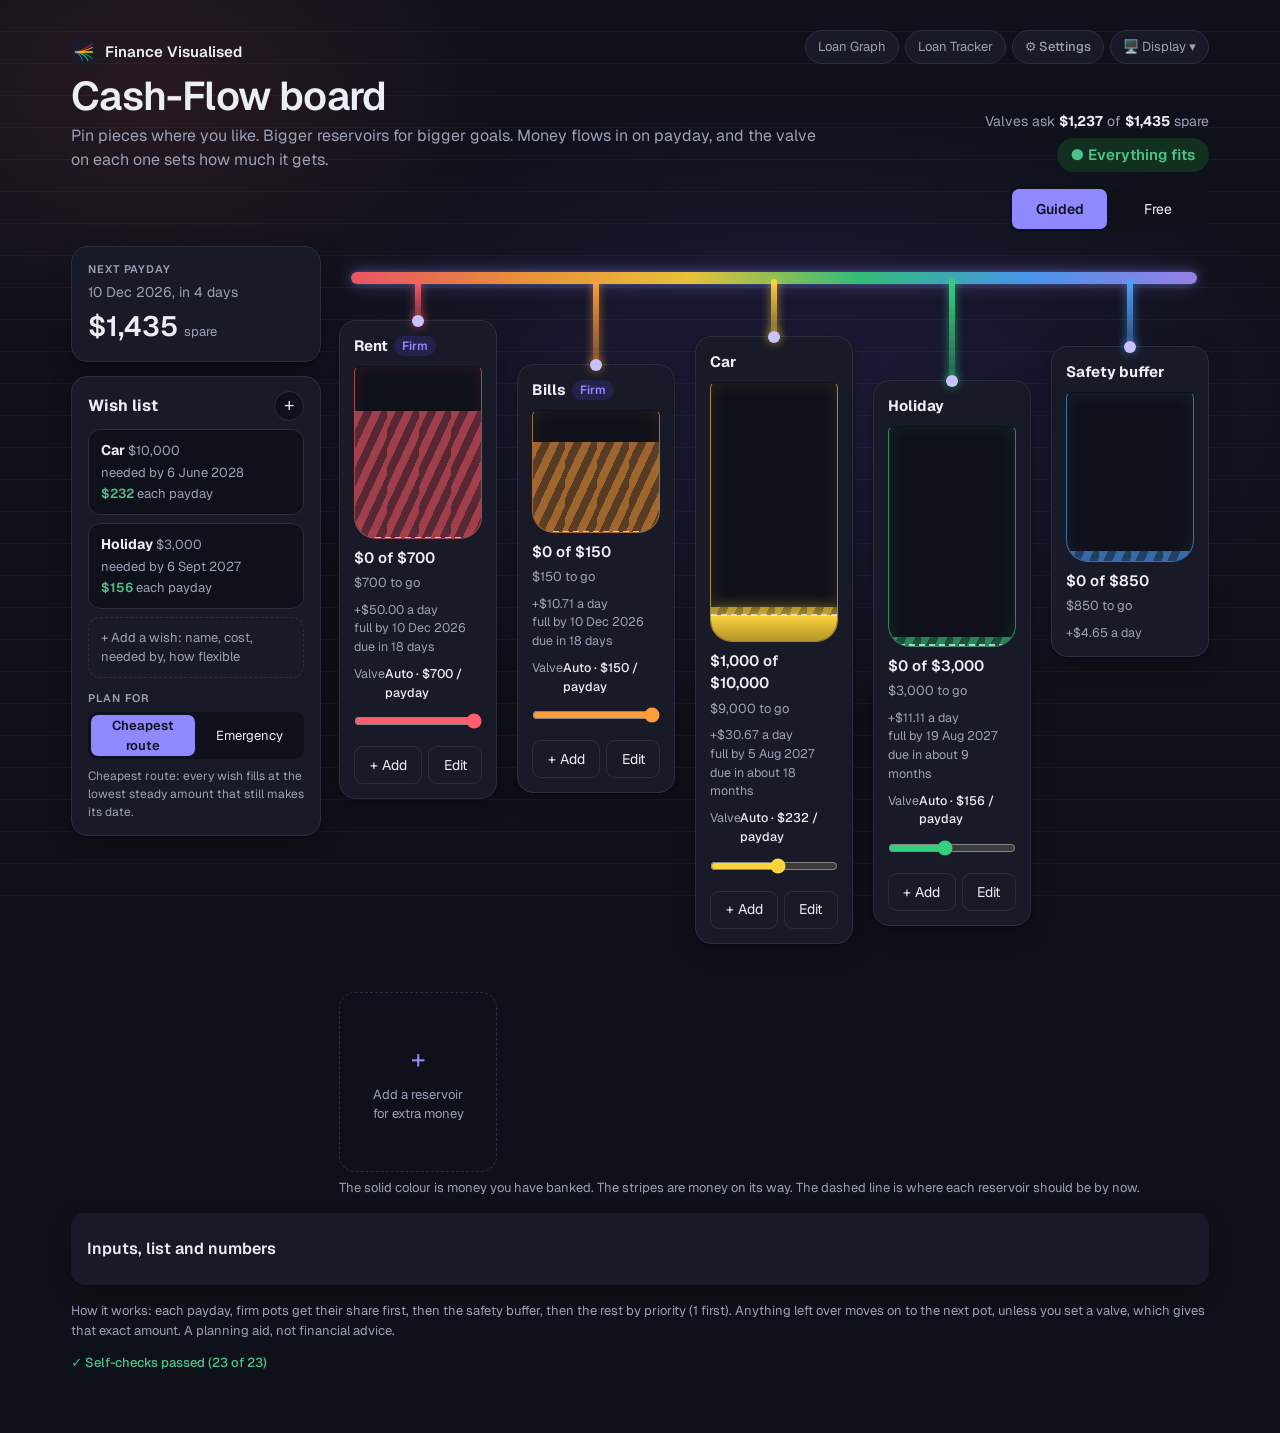
==== commit 0cb93bbc: "Capitalise tool names: Loan Graph, Loan Tracker, Combined View, Cash-Flow Co-Authored-By: Claude Opu" ====
--- a/cashflow.html
+++ b/cashflow.html
@@ -28,7 +28,7 @@
  try{matchMedia('(prefers-color-scheme: dark)').addEventListener('change',function(){bar();fire()})}catch(e){}
 })();
 </script>
-<title>Cash-flow</title>
+<title>Cash-Flow</title>
 <link rel="preconnect" href="https://fonts.googleapis.com">
 <link href="https://fonts.googleapis.com/css2?family=Geist:wght@400;500;600&display=swap" rel="stylesheet">
 <style>
@@ -191,8 +191,8 @@
 <body>
 <div class="wrap">
   <a class="homeL" href="index.html" title="Home"><img src="icons/icon-192.png" alt="" width="26" height="26"><span>Finance Visualised</span></a>
-  <div id="topSw"><a href="graph.html">Loan graph</a><a href="tracker.html">Loan Tracker</a><button id="setSw" type="button" title="Colours, layout and country" onclick="window.loanSettings&&loanSettings.open()">⚙ Settings</button><button id="devSw" type="button" aria-haspopup="true" aria-expanded="false" title="Choose how the page is laid out"></button></div>
-  <div class="boardHead"><div><h1>Cash-flow board</h1>
+  <div id="topSw"><a href="graph.html">Loan Graph</a><a href="tracker.html">Loan Tracker</a><button id="setSw" type="button" title="Colours, layout and country" onclick="window.loanSettings&&loanSettings.open()">⚙ Settings</button><button id="devSw" type="button" aria-haspopup="true" aria-expanded="false" title="Choose how the page is laid out"></button></div>
+  <div class="boardHead"><div><h1>Cash-Flow board</h1>
   <p class="sub">Pin pieces where you like. Bigger reservoirs for bigger goals. Money flows in on payday, and the valve on each one sets how much it gets.</p></div>
   <div class="boardStat"><span id="flow"></span><div class="chip" id="chip" aria-live="polite"></div></div></div>
   <div class="bar2"><span></span>
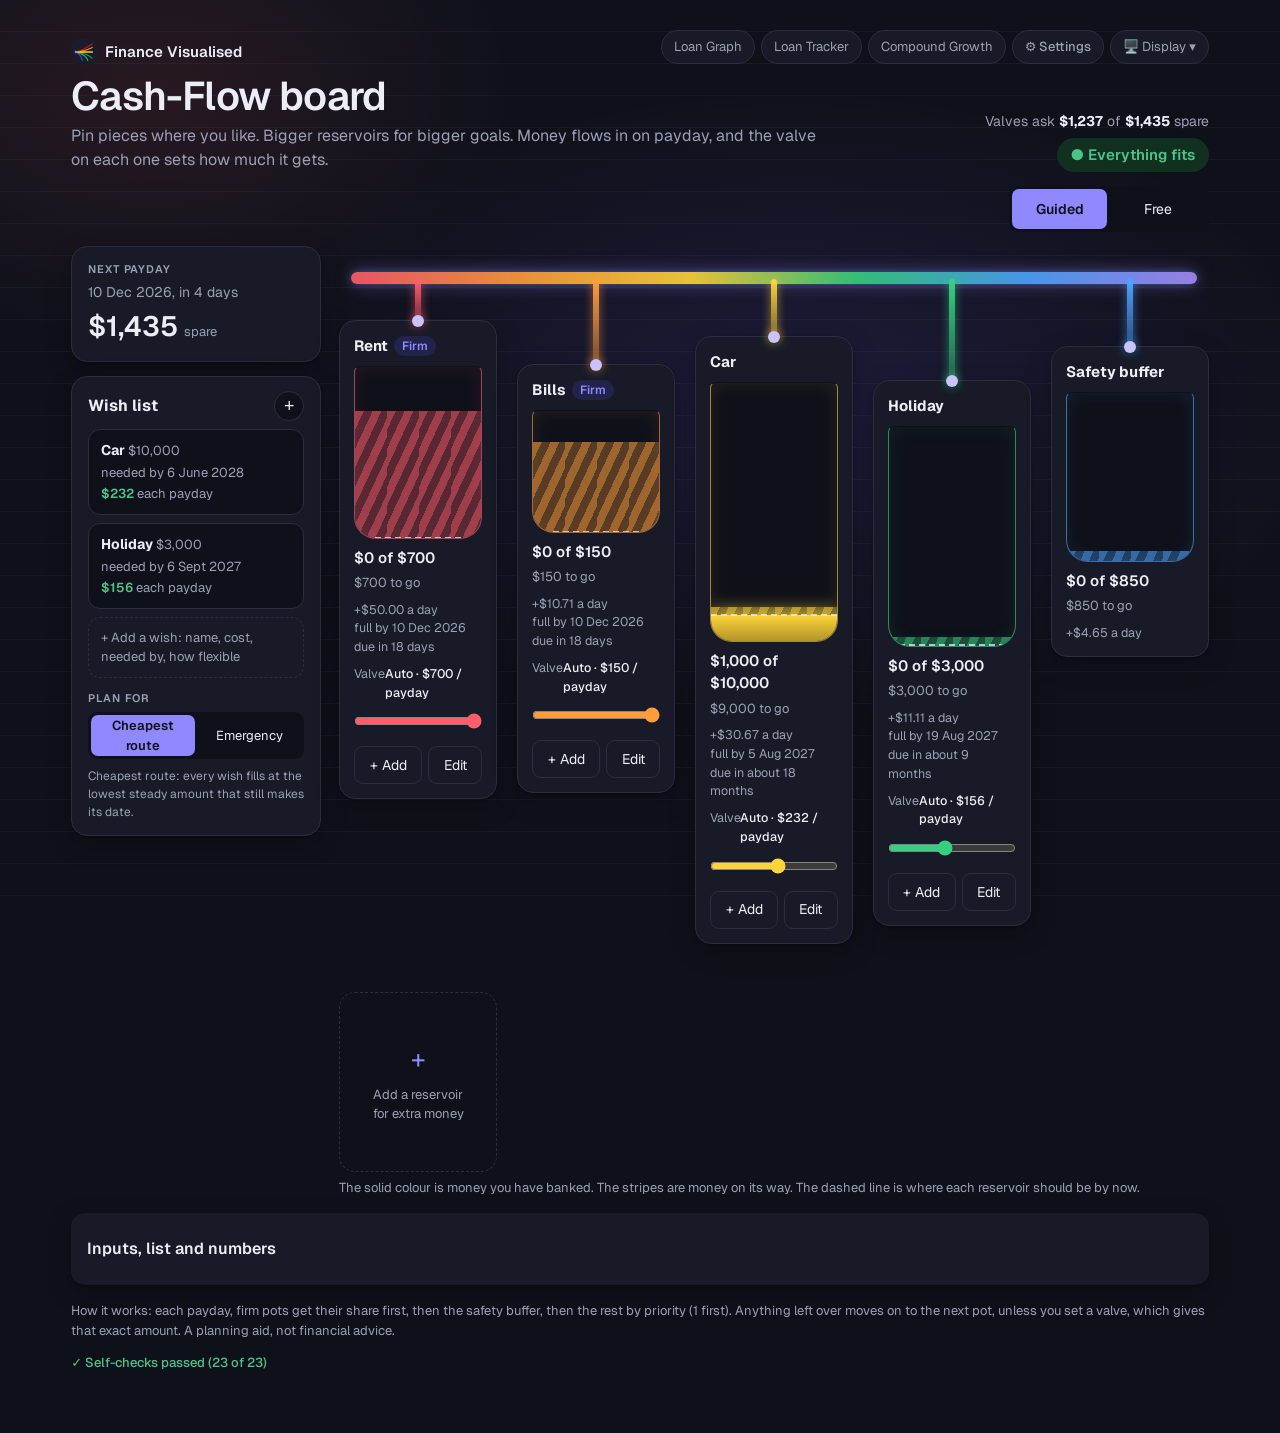
==== commit e8bd7a7a: "Add the Compound Growth tool: live snowball chart, account presets, maths self-checks; tile on home " ====
--- a/cashflow.html
+++ b/cashflow.html
@@ -191,7 +191,7 @@
 <body>
 <div class="wrap">
   <a class="homeL" href="index.html" title="Home"><img src="icons/icon-192.png" alt="" width="26" height="26"><span>Finance Visualised</span></a>
-  <div id="topSw"><a href="graph.html">Loan Graph</a><a href="tracker.html">Loan Tracker</a><button id="setSw" type="button" title="Colours, layout and country" onclick="window.loanSettings&&loanSettings.open()">⚙ Settings</button><button id="devSw" type="button" aria-haspopup="true" aria-expanded="false" title="Choose how the page is laid out"></button></div>
+  <div id="topSw"><a href="graph.html">Loan Graph</a><a href="tracker.html">Loan Tracker</a><a href="compound.html">Compound Growth</a><button id="setSw" type="button" title="Colours, layout and country" onclick="window.loanSettings&&loanSettings.open()">⚙ Settings</button><button id="devSw" type="button" aria-haspopup="true" aria-expanded="false" title="Choose how the page is laid out"></button></div>
   <div class="boardHead"><div><h1>Cash-Flow board</h1>
   <p class="sub">Pin pieces where you like. Bigger reservoirs for bigger goals. Money flows in on payday, and the valve on each one sets how much it gets.</p></div>
   <div class="boardStat"><span id="flow"></span><div class="chip" id="chip" aria-live="polite"></div></div></div>
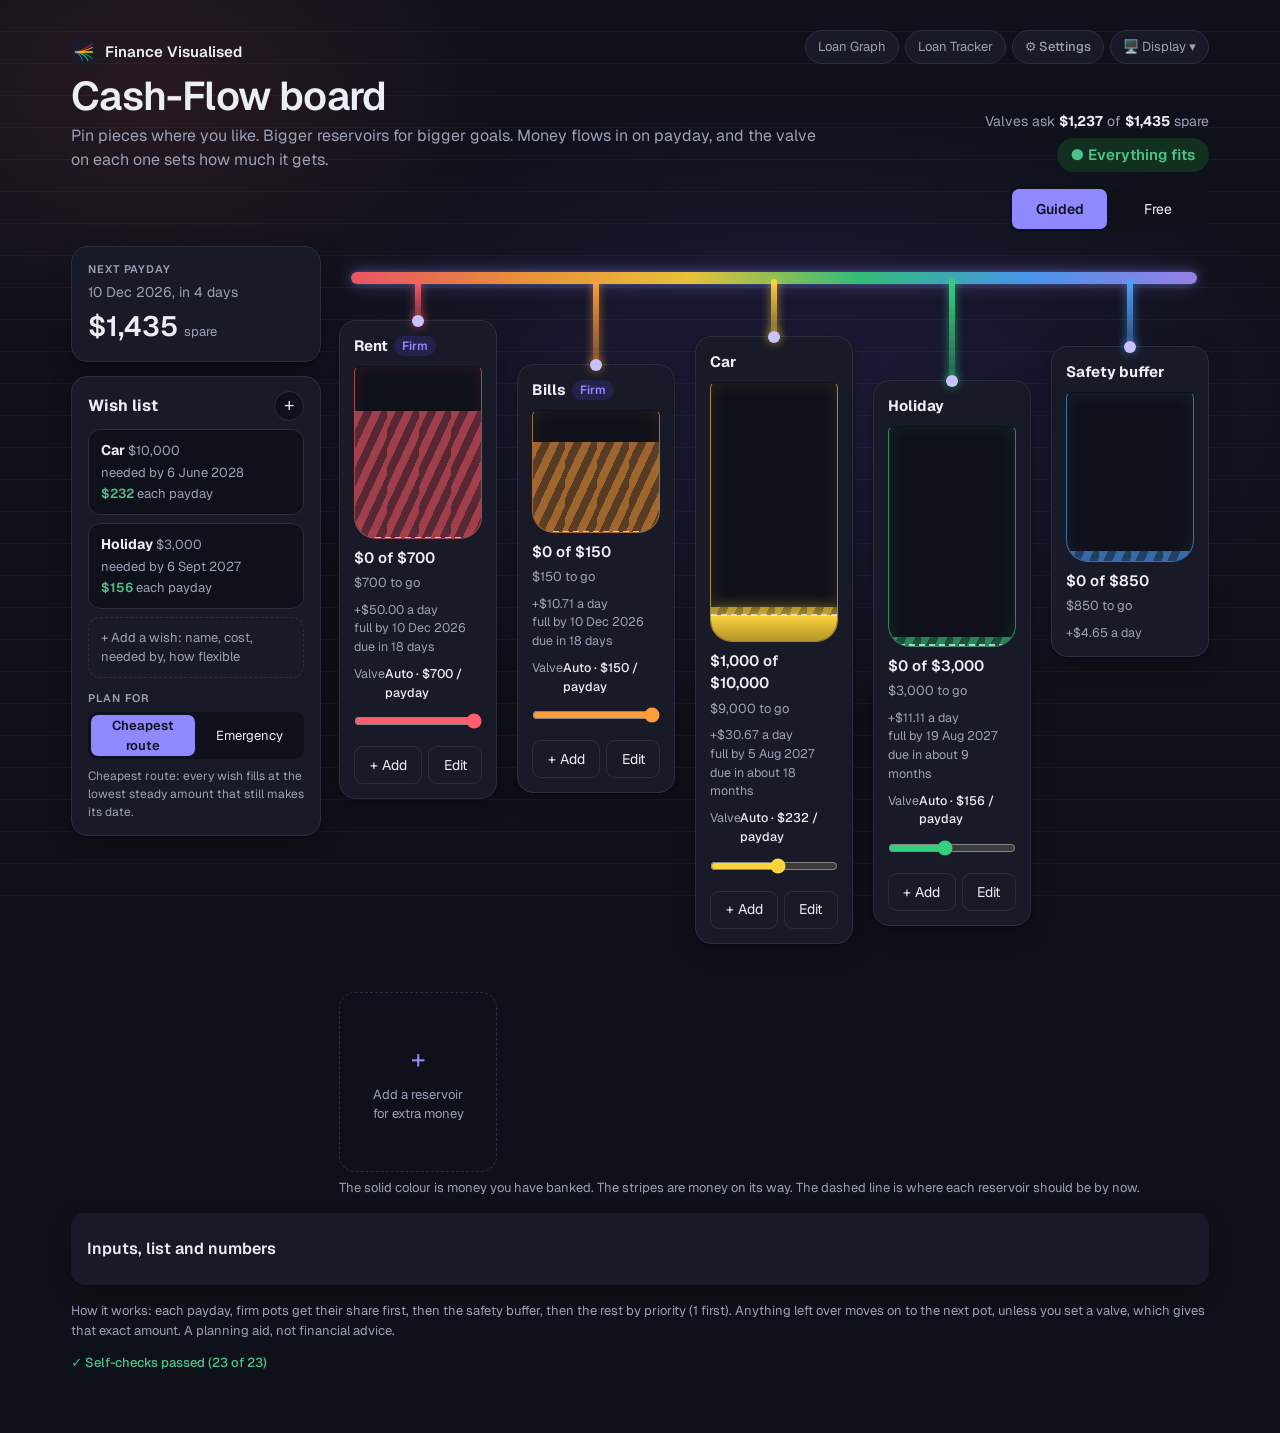
==== commit 3bf63bc0: "Add the Pay Calculator: Australian take-home pay with a live splitting picture Gross pay (hourly to " ====
--- a/cashflow.html
+++ b/cashflow.html
@@ -191,7 +191,7 @@
 <body>
 <div class="wrap">
   <a class="homeL" href="index.html" title="Home"><img src="icons/icon-192.png" alt="" width="26" height="26"><span>Finance Visualised</span></a>
-  <div id="topSw"><a href="graph.html">Loan Graph</a><a href="tracker.html">Loan Tracker</a><a href="compound.html">Compound Growth</a><button id="setSw" type="button" title="Colours, layout and country" onclick="window.loanSettings&&loanSettings.open()">⚙ Settings</button><button id="devSw" type="button" aria-haspopup="true" aria-expanded="false" title="Choose how the page is laid out"></button></div>
+  <div id="topSw"><a href="graph.html">Loan Graph</a><a href="tracker.html">Loan Tracker</a><button id="setSw" type="button" title="Colours, layout and country" onclick="window.loanSettings&&loanSettings.open()">⚙ Settings</button><button id="devSw" type="button" aria-haspopup="true" aria-expanded="false" title="Choose how the page is laid out"></button></div>
   <div class="boardHead"><div><h1>Cash-Flow board</h1>
   <p class="sub">Pin pieces where you like. Bigger reservoirs for bigger goals. Money flows in on payday, and the valve on each one sets how much it gets.</p></div>
   <div class="boardStat"><span id="flow"></span><div class="chip" id="chip" aria-live="polite"></div></div></div>
@@ -513,6 +513,10 @@
 const away=CF.advance(S,now());
 last=clone(S);lastGood=CF.assess(S,{today:today()}).verdict;save();fillStatic();
 paint(away?{html:'<b>Welcome back.</b> '+away+(away===1?' payday has':' paydays have')+' come round since you were last here, and the money has been dealt into your pots.'}:null,true);
+/* arriving from the Pay Calculator (cashflow.html?pay=CENTS&every=weekly|fortnightly|monthly): set the income, as if typed in */
+(function(){const q=new URLSearchParams(location.search),c=Math.round(+q.get('pay')),ev=q.get('every');if(!(c>0)||!['weekly','fortnightly','monthly'].includes(ev))return;
+  try{history.replaceState(null,'',location.pathname)}catch(e){}
+  S.income.amount=c;S.income.every=ev;if(commit(true)){fillStatic();paint({html:'<b>Income set from the Pay Calculator:</b> '+money(c)+' take-home each '+perWord()+'.'},true)}})();
 function tick(){const n=CF.advance(S,now());if(n){last=clone(S);save();paint({html:'<b>Payday!</b> The money has been dealt into your pots.'},true);return}updateVessels()}
 setInterval(tick,1000);
 document.addEventListener('visibilitychange',()=>{if(document.visibilityState==='visible')tick();else save()});
--- a/settings.css
+++ b/settings.css
@@ -7,16 +7,28 @@
 :root[data-scheme=forest]{--acc:#2f7d4f;--acc-ink:#ffffff;--soft:#e5f2e9}
 :root[data-scheme=sunset]{--acc:#c2410c;--acc-ink:#ffffff;--soft:#fdeee6}
 :root[data-scheme=graphite]{--acc:#1a1c29;--acc-ink:#ffffff;--soft:#ecebe8}
+:root[data-scheme=crimson]{--acc:#b91c1c;--acc-ink:#ffffff;--soft:#fde8e8}
+:root[data-scheme=amber]{--acc:#985a05;--acc-ink:#ffffff;--soft:#fbf1dc}
+:root[data-scheme=rose]{--acc:#be185d;--acc-ink:#ffffff;--soft:#fce7f1}
+:root[data-scheme=violet]{--acc:#7e22ce;--acc-ink:#ffffff;--soft:#f1e7fd}
 @media (prefers-color-scheme:dark){
   :root[data-scheme=ocean]:not([data-theme=light]){--acc:#4fc3dc;--acc-ink:#0f111a;--soft:#12303a}
   :root[data-scheme=forest]:not([data-theme=light]){--acc:#5fcf8e;--acc-ink:#0f111a;--soft:#15301f}
   :root[data-scheme=sunset]:not([data-theme=light]){--acc:#ff9466;--acc-ink:#0f111a;--soft:#3a2016}
   :root[data-scheme=graphite]:not([data-theme=light]){--acc:#eceef5;--acc-ink:#0f111a;--soft:#262a3a}
+  :root[data-scheme=crimson]:not([data-theme=light]){--acc:#ff7a7a;--acc-ink:#0f111a;--soft:#3a1719}
+  :root[data-scheme=amber]:not([data-theme=light]){--acc:#f5b83d;--acc-ink:#0f111a;--soft:#33280f}
+  :root[data-scheme=rose]:not([data-theme=light]){--acc:#ff80b5;--acc-ink:#0f111a;--soft:#3a1628}
+  :root[data-scheme=violet]:not([data-theme=light]){--acc:#c18cff;--acc-ink:#0f111a;--soft:#2a1a40}
 }
 :root[data-scheme=ocean][data-theme=dark]{--acc:#4fc3dc;--acc-ink:#0f111a;--soft:#12303a}
 :root[data-scheme=forest][data-theme=dark]{--acc:#5fcf8e;--acc-ink:#0f111a;--soft:#15301f}
 :root[data-scheme=sunset][data-theme=dark]{--acc:#ff9466;--acc-ink:#0f111a;--soft:#3a2016}
 :root[data-scheme=graphite][data-theme=dark]{--acc:#eceef5;--acc-ink:#0f111a;--soft:#262a3a}
+:root[data-scheme=crimson][data-theme=dark]{--acc:#ff7a7a;--acc-ink:#0f111a;--soft:#3a1719}
+:root[data-scheme=amber][data-theme=dark]{--acc:#f5b83d;--acc-ink:#0f111a;--soft:#33280f}
+:root[data-scheme=rose][data-theme=dark]{--acc:#ff80b5;--acc-ink:#0f111a;--soft:#3a1628}
+:root[data-scheme=violet][data-theme=dark]{--acc:#c18cff;--acc-ink:#0f111a;--soft:#2a1a40}
 
 /* ---- the panel ---- */
 .set-ov{position:fixed;inset:0;z-index:100;background:rgba(10,12,20,.45);display:grid;place-items:center;padding:20px;animation:setFade .15s ease-out}
@@ -111,7 +123,3 @@
 .saveCard.slim button{min-height:36px;padding:0 12px;font-size:14px}
 .saveCard.slim .b2{border:0;background:none;color:var(--acc);text-decoration:underline;padding:0 4px}
 html[data-device=phone] .saveCard.slim{display:flex;padding:10px 12px}html[data-device=phone] .saveCard.slim .acts{display:flex}
-
-/* Layout dropdown (phone or computer) */
-.set-sel{display:block;width:100%;min-height:44px;margin:6px 0 2px;padding:0 12px;border:1px solid var(--line);border-radius:10px;background:var(--panel);color:var(--ink);font:inherit;font-size:15px;cursor:pointer}
-.set-sel:focus-visible{outline:2px solid var(--acc);outline-offset:2px}
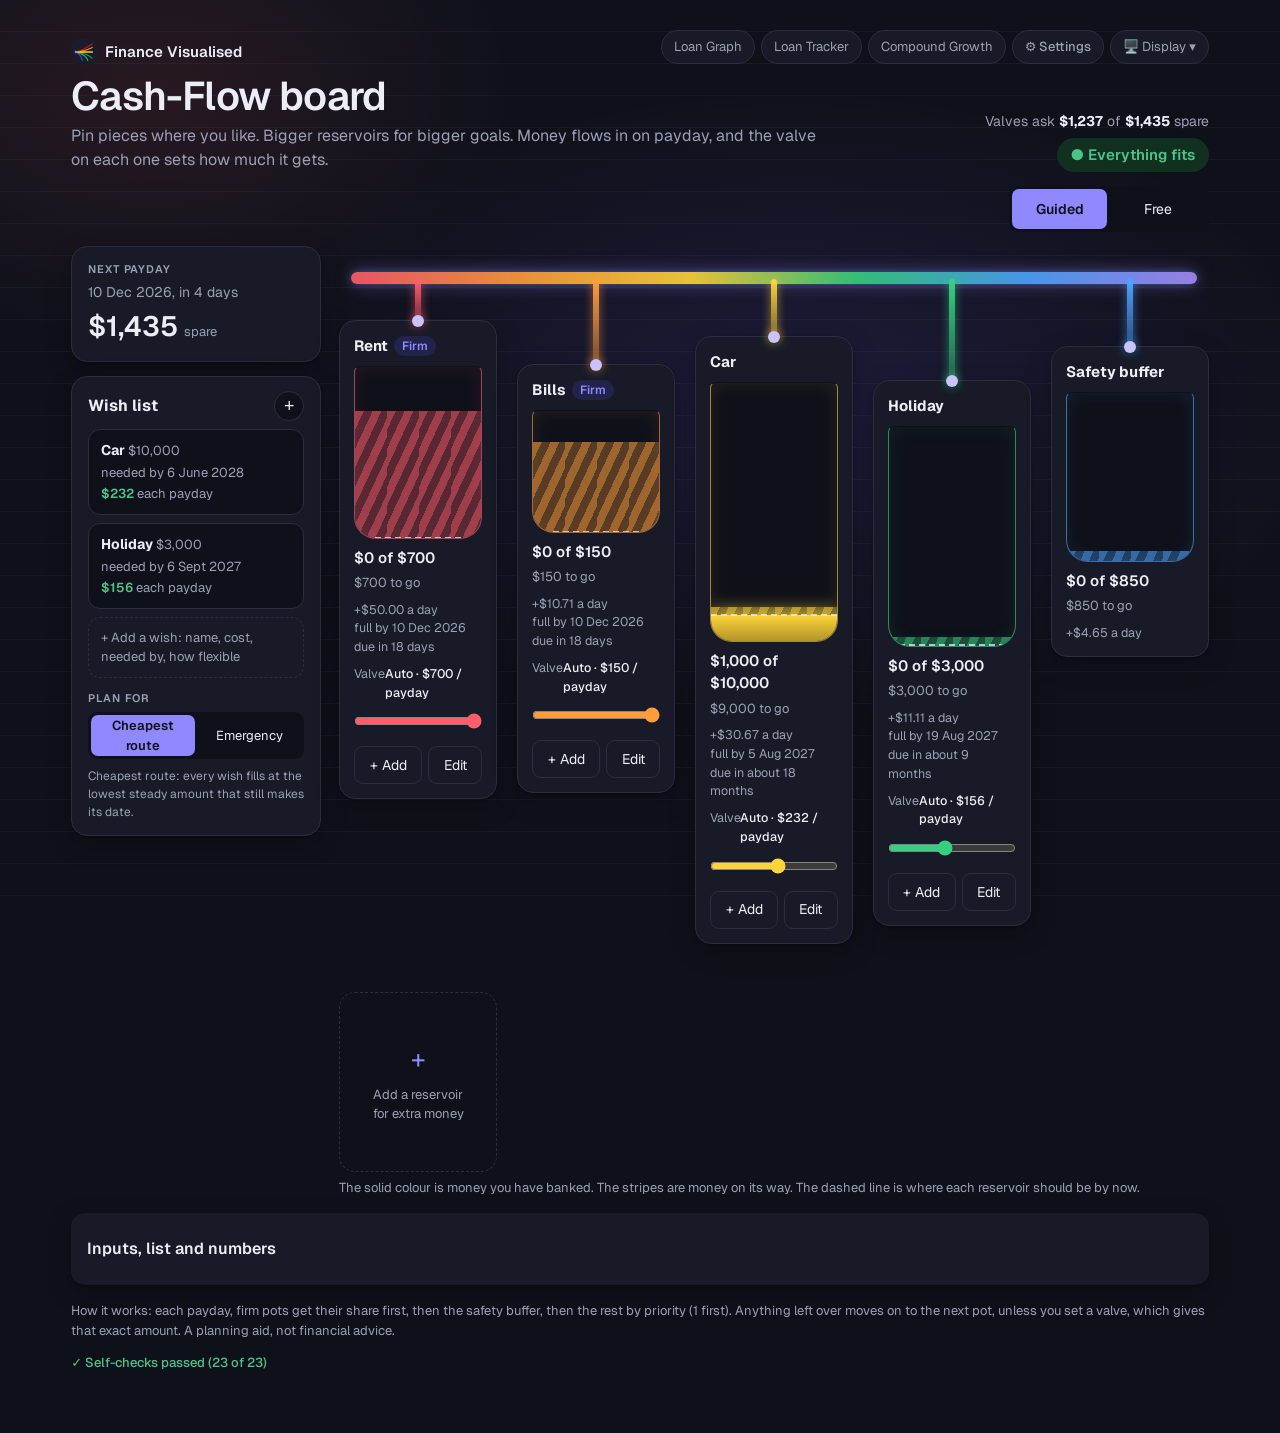
==== commit aefe0fc0: "Merge pull request #7 from WildCard6t/claude/project-thread-sfsgb3 Compound Growth tool: watch savin" ====
--- a/cashflow.html
+++ b/cashflow.html
@@ -191,7 +191,7 @@
 <body>
 <div class="wrap">
   <a class="homeL" href="index.html" title="Home"><img src="icons/icon-192.png" alt="" width="26" height="26"><span>Finance Visualised</span></a>
-  <div id="topSw"><a href="graph.html">Loan Graph</a><a href="tracker.html">Loan Tracker</a><button id="setSw" type="button" title="Colours, layout and country" onclick="window.loanSettings&&loanSettings.open()">⚙ Settings</button><button id="devSw" type="button" aria-haspopup="true" aria-expanded="false" title="Choose how the page is laid out"></button></div>
+  <div id="topSw"><a href="graph.html">Loan Graph</a><a href="tracker.html">Loan Tracker</a><a href="compound.html">Compound Growth</a><button id="setSw" type="button" title="Colours, layout and country" onclick="window.loanSettings&&loanSettings.open()">⚙ Settings</button><button id="devSw" type="button" aria-haspopup="true" aria-expanded="false" title="Choose how the page is laid out"></button></div>
   <div class="boardHead"><div><h1>Cash-Flow board</h1>
   <p class="sub">Pin pieces where you like. Bigger reservoirs for bigger goals. Money flows in on payday, and the valve on each one sets how much it gets.</p></div>
   <div class="boardStat"><span id="flow"></span><div class="chip" id="chip" aria-live="polite"></div></div></div>
@@ -513,10 +513,6 @@
 const away=CF.advance(S,now());
 last=clone(S);lastGood=CF.assess(S,{today:today()}).verdict;save();fillStatic();
 paint(away?{html:'<b>Welcome back.</b> '+away+(away===1?' payday has':' paydays have')+' come round since you were last here, and the money has been dealt into your pots.'}:null,true);
-/* arriving from the Pay Calculator (cashflow.html?pay=CENTS&every=weekly|fortnightly|monthly): set the income, as if typed in */
-(function(){const q=new URLSearchParams(location.search),c=Math.round(+q.get('pay')),ev=q.get('every');if(!(c>0)||!['weekly','fortnightly','monthly'].includes(ev))return;
-  try{history.replaceState(null,'',location.pathname)}catch(e){}
-  S.income.amount=c;S.income.every=ev;if(commit(true)){fillStatic();paint({html:'<b>Income set from the Pay Calculator:</b> '+money(c)+' take-home each '+perWord()+'.'},true)}})();
 function tick(){const n=CF.advance(S,now());if(n){last=clone(S);save();paint({html:'<b>Payday!</b> The money has been dealt into your pots.'},true);return}updateVessels()}
 setInterval(tick,1000);
 document.addEventListener('visibilitychange',()=>{if(document.visibilityState==='visible')tick();else save()});
--- a/settings.css
+++ b/settings.css
@@ -7,28 +7,16 @@
 :root[data-scheme=forest]{--acc:#2f7d4f;--acc-ink:#ffffff;--soft:#e5f2e9}
 :root[data-scheme=sunset]{--acc:#c2410c;--acc-ink:#ffffff;--soft:#fdeee6}
 :root[data-scheme=graphite]{--acc:#1a1c29;--acc-ink:#ffffff;--soft:#ecebe8}
-:root[data-scheme=crimson]{--acc:#b91c1c;--acc-ink:#ffffff;--soft:#fde8e8}
-:root[data-scheme=amber]{--acc:#985a05;--acc-ink:#ffffff;--soft:#fbf1dc}
-:root[data-scheme=rose]{--acc:#be185d;--acc-ink:#ffffff;--soft:#fce7f1}
-:root[data-scheme=violet]{--acc:#7e22ce;--acc-ink:#ffffff;--soft:#f1e7fd}
 @media (prefers-color-scheme:dark){
   :root[data-scheme=ocean]:not([data-theme=light]){--acc:#4fc3dc;--acc-ink:#0f111a;--soft:#12303a}
   :root[data-scheme=forest]:not([data-theme=light]){--acc:#5fcf8e;--acc-ink:#0f111a;--soft:#15301f}
   :root[data-scheme=sunset]:not([data-theme=light]){--acc:#ff9466;--acc-ink:#0f111a;--soft:#3a2016}
   :root[data-scheme=graphite]:not([data-theme=light]){--acc:#eceef5;--acc-ink:#0f111a;--soft:#262a3a}
-  :root[data-scheme=crimson]:not([data-theme=light]){--acc:#ff7a7a;--acc-ink:#0f111a;--soft:#3a1719}
-  :root[data-scheme=amber]:not([data-theme=light]){--acc:#f5b83d;--acc-ink:#0f111a;--soft:#33280f}
-  :root[data-scheme=rose]:not([data-theme=light]){--acc:#ff80b5;--acc-ink:#0f111a;--soft:#3a1628}
-  :root[data-scheme=violet]:not([data-theme=light]){--acc:#c18cff;--acc-ink:#0f111a;--soft:#2a1a40}
 }
 :root[data-scheme=ocean][data-theme=dark]{--acc:#4fc3dc;--acc-ink:#0f111a;--soft:#12303a}
 :root[data-scheme=forest][data-theme=dark]{--acc:#5fcf8e;--acc-ink:#0f111a;--soft:#15301f}
 :root[data-scheme=sunset][data-theme=dark]{--acc:#ff9466;--acc-ink:#0f111a;--soft:#3a2016}
 :root[data-scheme=graphite][data-theme=dark]{--acc:#eceef5;--acc-ink:#0f111a;--soft:#262a3a}
-:root[data-scheme=crimson][data-theme=dark]{--acc:#ff7a7a;--acc-ink:#0f111a;--soft:#3a1719}
-:root[data-scheme=amber][data-theme=dark]{--acc:#f5b83d;--acc-ink:#0f111a;--soft:#33280f}
-:root[data-scheme=rose][data-theme=dark]{--acc:#ff80b5;--acc-ink:#0f111a;--soft:#3a1628}
-:root[data-scheme=violet][data-theme=dark]{--acc:#c18cff;--acc-ink:#0f111a;--soft:#2a1a40}
 
 /* ---- the panel ---- */
 .set-ov{position:fixed;inset:0;z-index:100;background:rgba(10,12,20,.45);display:grid;place-items:center;padding:20px;animation:setFade .15s ease-out}
@@ -123,3 +111,7 @@
 .saveCard.slim button{min-height:36px;padding:0 12px;font-size:14px}
 .saveCard.slim .b2{border:0;background:none;color:var(--acc);text-decoration:underline;padding:0 4px}
 html[data-device=phone] .saveCard.slim{display:flex;padding:10px 12px}html[data-device=phone] .saveCard.slim .acts{display:flex}
+
+/* Layout dropdown (phone or computer) */
+.set-sel{display:block;width:100%;min-height:44px;margin:6px 0 2px;padding:0 12px;border:1px solid var(--line);border-radius:10px;background:var(--panel);color:var(--ink);font:inherit;font-size:15px;cursor:pointer}
+.set-sel:focus-visible{outline:2px solid var(--acc);outline-offset:2px}
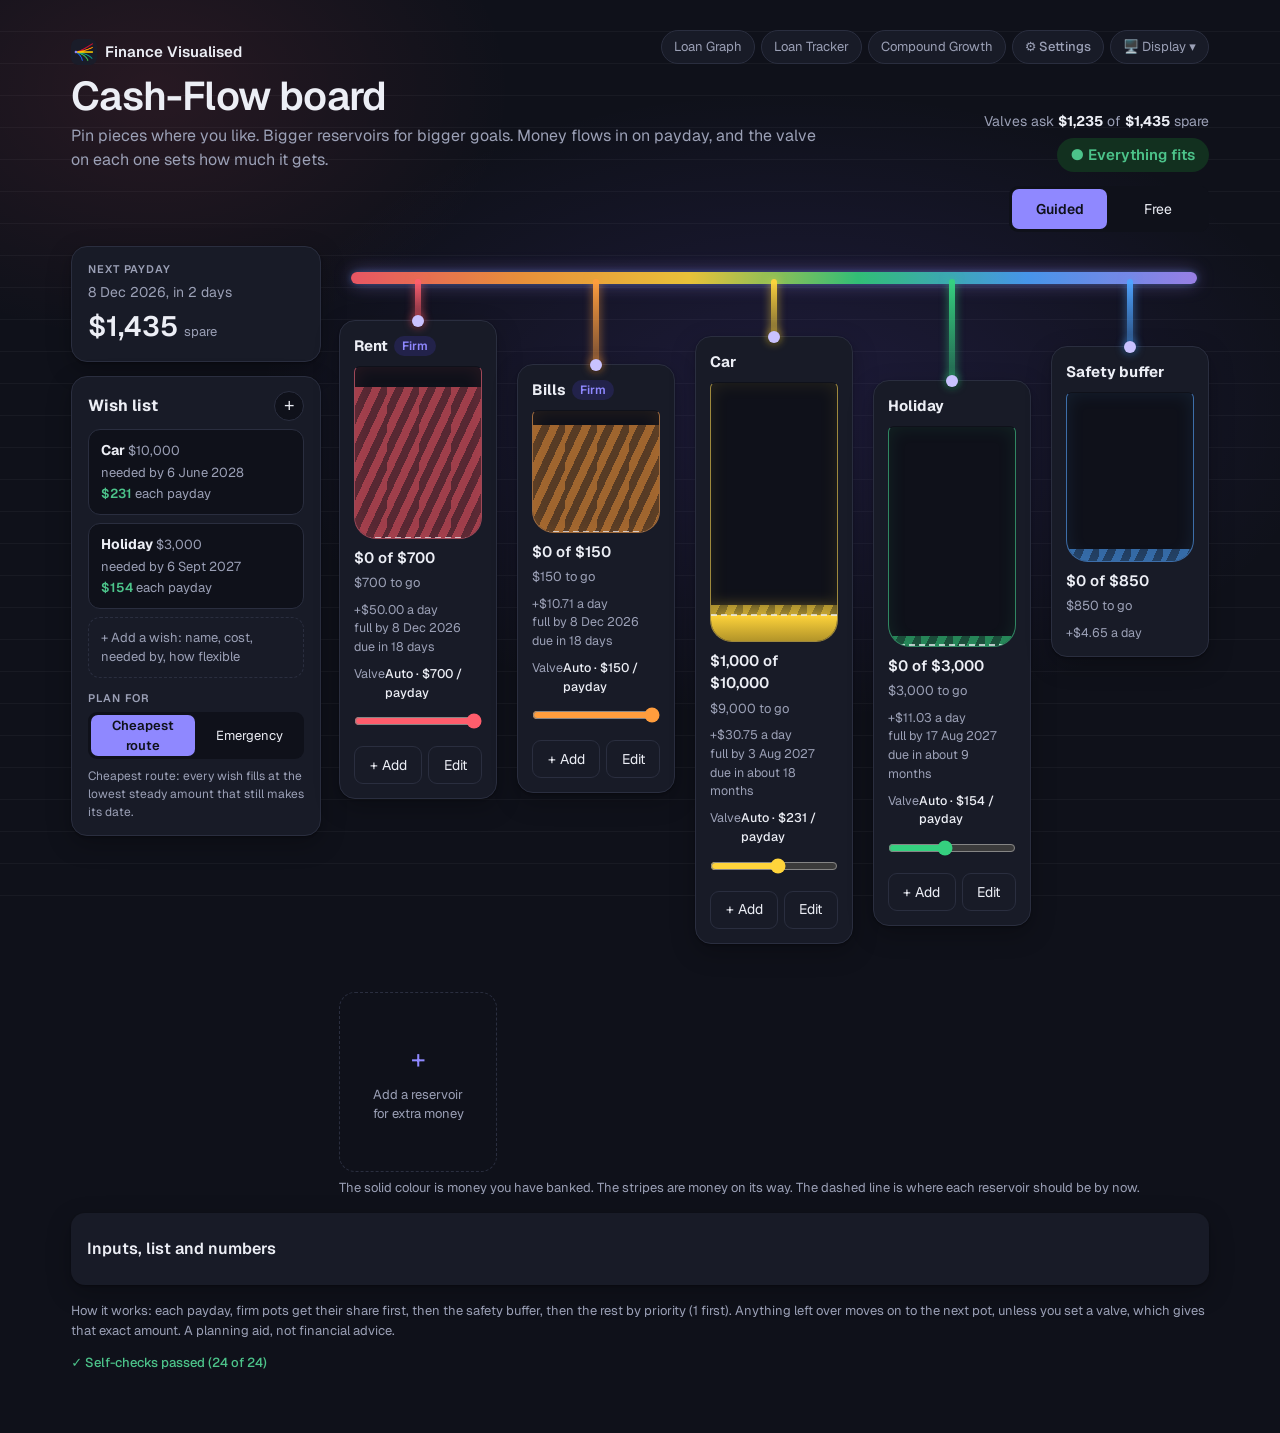
==== commit 5e1d19d3: "Cash-Flow board: fortnightly Tuesday pay rhythm from 24 Nov 2026 Adds a one-tap 'Use my pay' button," ====
--- a/cashflow.html
+++ b/cashflow.html
@@ -233,6 +233,8 @@
       <label class="f">Is it steady?<select data-i="reliable"><option value="1">Reliable</option><option value="0">Varies</option></select></label>
     </div>
     <p class="hint" id="varyHint"></p>
+    <p class="hint" id="payList"></p>
+    <div class="acts" style="margin:4px 0 6px"><button type="button" class="btn" id="myPay">Use my pay: every 2nd Tuesday from 24 Nov 2026</button></div>
 
     <h2 style="margin-top:18px">Safety buffer and spare money</h2>
     <label class="chk"><input type="checkbox" data-b="auto"> Use the default buffer: 2 weeks of your firm repeating pots</label>
@@ -423,6 +425,9 @@
   document.querySelectorAll('#reward button').forEach(b=>{const on=b.dataset.v===S.settings.reward;b.classList.toggle('on',on);b.setAttribute('aria-pressed',on)});
   $('modeHint').textContent=mode()==='guided'?'Guided: if a change would make a firm pot miss its date, I will warn you and undo it, and valves are held to the spare income. Flexible pots can slip, and I will say which.':'Free: you can do anything. If the money runs out I will show a hint and one suggested fix, but I will not stop you.';
   $('bAmtL').hidden=S.settings.bufferAuto!==false;$('iDaysL').hidden=S.income.every!=='custom';
+  {const u=CF.upcomingPays(S,5),M=CF.MY_PAY,on=S.income.every==='fortnightly'&&S.income.next===CF.payCycleNext(M.anchor,today());
+   $('payList').textContent=u.length?'Coming paydays: '+u.map(x=>dstr(CF.parseDate(x))).join(', ')+'. After that it keeps going every '+(S.income.every==='fortnightly'?'14 days':'pay')+', forever.':'';
+   $('myPay').textContent=on?'\u2713 On your pay rhythm (every 2nd Tuesday from 24 Nov 2026)':'Use my pay: every 2nd Tuesday from 24 Nov 2026';$('myPay').classList.toggle('pri',!on)}
   $('varyHint').textContent=S.income.reliable===false?'Because your pay varies, the plan uses 85% of this amount to stay safe.':'';
 }
 function fillStatic(){
@@ -461,6 +466,7 @@
   const mb=e.target.closest('#mode button');if(mb){S.settings.mode=mb.dataset.v;dismissed='';last=clone(S);save();paint(null,true);return}
   const rb=e.target.closest('#reward button');if(rb){S.settings.reward=rb.dataset.v;last=clone(S);save();paintStatic();return}
   if(e.target.id==='addPot'){const p={id:nid(),name:'New pot',price:0,due:CF.fmtISO(CF.addMonths(today(),6)),repeat:'none',priority:3,firm:false,saved:0,valveRate:null,payFreq:'pay',createdAt:now(),startSaved:0,lastDeal:null,status:'active'};S.pots.push(p);open.add(p.id);CF.reconcile(last,S,now());last=clone(S);save();paint(null,true);return}
+  if(e.target.id==='myPay'){const M=CF.MY_PAY,n=CF.payCycleNext(M.anchor,today());S.income.every='fortnightly';S.income.days=M.days;S.income.next=n;S.income.anchor=n;fillStatic();commit(true);return}
   if(e.target.id==='example'){if(confirm('Replace everything on this page with the example budget?')){S=CF.newState(today());last=clone(S);lastGood='none';open.clear();adding.clear();save();fillStatic();paint(null,true)}return}
   if(!a)return;const act=a.dataset.act;
   if(act==='edit'){if(a.closest('.vessel')){$('panel').open=true;open.add(id);renderPots();const t=document.querySelector('#pots [data-id="'+id+'"]');if(t)t.scrollIntoView({behavior:reduced()?'auto':'smooth',block:'center'});return}
@@ -513,6 +519,10 @@
 const away=CF.advance(S,now());
 last=clone(S);lastGood=CF.assess(S,{today:today()}).verdict;save();fillStatic();
 paint(away?{html:'<b>Welcome back.</b> '+away+(away===1?' payday has':' paydays have')+' come round since you were last here, and the money has been dealt into your pots.'}:null,true);
+/* arriving from the Pay Calculator (cashflow.html?pay=CENTS&every=weekly|fortnightly|monthly): set the income, as if typed in */
+(function(){const q=new URLSearchParams(location.search),c=Math.round(+q.get('pay')),ev=q.get('every');if(!(c>0)||!['weekly','fortnightly','monthly'].includes(ev))return;
+  try{history.replaceState(null,'',location.pathname)}catch(e){}
+  S.income.amount=c;S.income.every=ev;if(commit(true)){fillStatic();paint({html:'<b>Income set from the Pay Calculator:</b> '+money(c)+' take-home each '+perWord()+'.'},true)}})();
 function tick(){const n=CF.advance(S,now());if(n){last=clone(S);save();paint({html:'<b>Payday!</b> The money has been dealt into your pots.'},true);return}updateVessels()}
 setInterval(tick,1000);
 document.addEventListener('visibilitychange',()=>{if(document.visibilityState==='visible')tick();else save()});
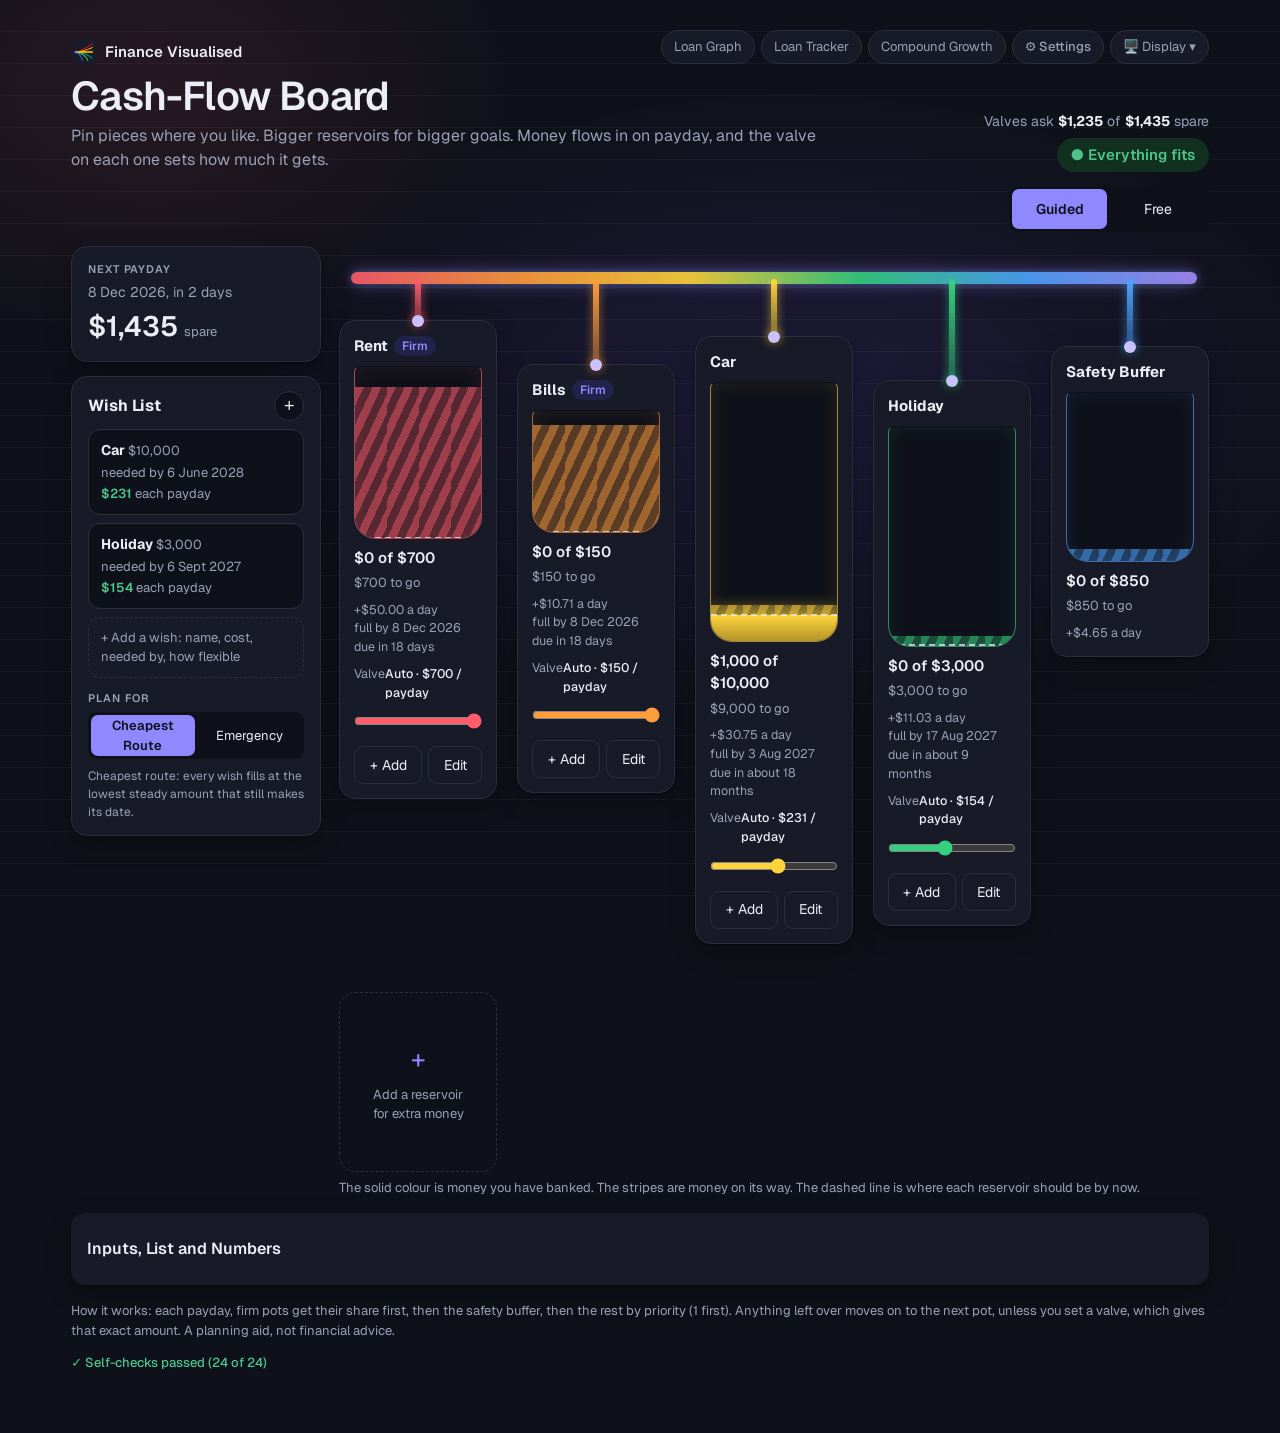
==== commit daa7ea67: "iPhone layout and capitalised names - Phone layout (shared settings.js/settings.css): bottom tab bar" ====
--- a/cashflow.html
+++ b/cashflow.html
@@ -192,7 +192,7 @@
 <div class="wrap">
   <a class="homeL" href="index.html" title="Home"><img src="icons/icon-192.png" alt="" width="26" height="26"><span>Finance Visualised</span></a>
   <div id="topSw"><a href="graph.html">Loan Graph</a><a href="tracker.html">Loan Tracker</a><a href="compound.html">Compound Growth</a><button id="setSw" type="button" title="Colours, layout and country" onclick="window.loanSettings&&loanSettings.open()">⚙ Settings</button><button id="devSw" type="button" aria-haspopup="true" aria-expanded="false" title="Choose how the page is laid out"></button></div>
-  <div class="boardHead"><div><h1>Cash-Flow board</h1>
+  <div class="boardHead"><div><h1>Cash-Flow Board</h1>
   <p class="sub">Pin pieces where you like. Bigger reservoirs for bigger goals. Money flows in on payday, and the valve on each one sets how much it gets.</p></div>
   <div class="boardStat"><span id="flow"></span><div class="chip" id="chip" aria-live="polite"></div></div></div>
   <div class="bar2"><span></span>
@@ -201,12 +201,12 @@
 
   <div class="board">
     <aside class="side">
-      <div class="card"><div class="k">Next payday</div><div class="payDate" id="nextPay"></div><div class="payBig" id="spareBig"></div></div>
-      <div class="card"><div class="wTop"><b>Wish list</b><button type="button" data-act="newWish" aria-label="Add a wish" title="Add a wish">+</button></div>
+      <div class="card"><div class="k">Next Payday</div><div class="payDate" id="nextPay"></div><div class="payBig" id="spareBig"></div></div>
+      <div class="card"><div class="wTop"><b>Wish List</b><button type="button" data-act="newWish" aria-label="Add a wish" title="Add a wish">+</button></div>
         <div id="wishes"></div>
         <button type="button" class="wAdd" data-act="newWish">+ Add a wish: name, cost, needed by, how flexible</button>
         <div class="k">Plan for</div>
-        <div class="seg" id="planFor" role="group" aria-label="Plan for"><button type="button" data-v="cheap">Cheapest route</button><button type="button" data-v="emergency">Emergency</button></div>
+        <div class="seg" id="planFor" role="group" aria-label="Plan for"><button type="button" data-v="cheap">Cheapest Route</button><button type="button" data-v="emergency">Emergency</button></div>
         <p class="planHint" id="planHint"></p></div>
     </aside>
     <div class="card hero">
@@ -217,37 +217,37 @@
 
   <div class="card" id="shelfCard" hidden><h2>Achieved</h2><div id="shelf"></div></div>
 
-  <details class="card" id="panel"><summary>Inputs, list and numbers</summary>
+  <details class="card" id="panel"><summary>Inputs, List and Numbers</summary>
     <div class="verdict" id="verdict" aria-live="polite" style="margin-top:14px"></div>
-    <h2>Pots, in order of priority</h2>
+    <h2>Pots, in Order of Priority</h2>
     <p class="hint" style="margin:0 0 6px">A pot is anything you need money for: a bill, a goal, a holiday. A bill is just a firm pot that repeats. Tap + Add to move money into or out of a pot yourself.</p>
     <div id="pots"></div>
-    <div class="acts" style="margin:10px 0 18px"><button type="button" class="btn pri" id="addPot">+ New pot</button><button type="button" class="btn" id="example">Reset to the example budget</button></div>
+    <div class="acts" style="margin:10px 0 18px"><button type="button" class="btn pri" id="addPot">+ New Pot</button><button type="button" class="btn" id="example">Reset to the Example Budget</button></div>
 
     <h2>Income</h2>
     <div class="grid">
-      <label class="f">Amount each pay<input type="number" inputmode="decimal" step="0.01" min="0" data-i="amount"></label>
-      <label class="f">How often<select data-i="every"><option value="weekly">Weekly</option><option value="fortnightly">Fortnightly</option><option value="monthly">Monthly</option><option value="custom">Every … days</option></select></label>
-      <label class="f" id="iDaysL" hidden>Days between pays<input type="number" inputmode="numeric" min="1" max="365" data-i="days"></label>
-      <label class="f">Next payday<input type="date" data-i="next"></label>
+      <label class="f">Amount Each Pay<input type="number" inputmode="decimal" step="0.01" min="0" data-i="amount"></label>
+      <label class="f">How Often<select data-i="every"><option value="weekly">Weekly</option><option value="fortnightly">Fortnightly</option><option value="monthly">Monthly</option><option value="custom">Every … Days</option></select></label>
+      <label class="f" id="iDaysL" hidden>Days Between Pays<input type="number" inputmode="numeric" min="1" max="365" data-i="days"></label>
+      <label class="f">Next Payday<input type="date" data-i="next"></label>
       <label class="f">Is it steady?<select data-i="reliable"><option value="1">Reliable</option><option value="0">Varies</option></select></label>
     </div>
     <p class="hint" id="varyHint"></p>
     <p class="hint" id="payList"></p>
     <div class="acts" style="margin:4px 0 6px"><button type="button" class="btn" id="myPay">Use my pay: every 2nd Tuesday from 24 Nov 2026</button></div>
 
-    <h2 style="margin-top:18px">Safety buffer and spare money</h2>
+    <h2 style="margin-top:18px">Safety Buffer and Spare Money</h2>
     <label class="chk"><input type="checkbox" data-b="auto"> Use the default buffer: 2 weeks of your firm repeating pots</label>
-    <div class="grid"><label class="f" id="bAmtL">Buffer target<input type="number" inputmode="decimal" step="0.01" min="0" data-b="amount"></label>
-      <label class="f">Already in the buffer<input type="number" inputmode="decimal" step="0.01" min="0" data-b="saved"></label>
-      <label class="f">Unassigned money now<input type="number" inputmode="decimal" step="0.01" data-b="spare"></label></div>
+    <div class="grid"><label class="f" id="bAmtL">Buffer Target<input type="number" inputmode="decimal" step="0.01" min="0" data-b="amount"></label>
+      <label class="f">Already in the Buffer<input type="number" inputmode="decimal" step="0.01" min="0" data-b="saved"></label>
+      <label class="f">Unassigned Money Now<input type="number" inputmode="decimal" step="0.01" data-b="spare"></label></div>
     <p class="hint" id="bHint"></p>
 
-    <h2 style="margin-top:18px">Harvest effect</h2>
+    <h2 style="margin-top:18px">Harvest Effect</h2>
     <div class="seg" id="reward" role="group" aria-label="Harvest effect"><button type="button" data-v="subtle">Subtle</button><button type="button" data-v="celebratory">Celebratory</button></div>
 
-    <h2 style="margin-top:18px">The numbers</h2><div class="tot" id="tot"></div>
-    <h2 style="margin-top:18px">Pot by pot</h2><div class="tw"><table><thead><tr><th>Pot</th><th class="n">Still needed</th><th>Due</th><th class="n">Set aside each pay</th><th>Full on</th><th>Status</th></tr></thead><tbody id="tbody"></tbody></table></div>
+    <h2 style="margin-top:18px">The Numbers</h2><div class="tot" id="tot"></div>
+    <h2 style="margin-top:18px">Pot by Pot</h2><div class="tw"><table><thead><tr><th>Pot</th><th class="n">Still Needed</th><th>Due</th><th class="n">Set Aside Each Pay</th><th>Full on</th><th>Status</th></tr></thead><tbody id="tbody"></tbody></table></div>
     <h2 style="margin-top:18px">History</h2><div class="tw"><table><tbody id="hist"></tbody></table></div>
     <p class="hint" id="modeHint"></p>
   </details>
@@ -266,7 +266,7 @@
 const dollars=c=>c?(c/100).toFixed(2).replace(/\.00$/,''):'';
 const toC=v=>Math.round((parseFloat(v)||0)*100);
 const WORD={weekly:'week',fortnightly:'fortnight',monthly:'month',custom:'pay'};
-const REPS=[['none','Does not repeat'],['weekly','Weekly'],['fortnightly','Fortnightly'],['monthly','Monthly'],['quarterly','Quarterly'],['yearly','Yearly']];
+const REPS=[['none','Does Not Repeat'],['weekly','Weekly'],['fortnightly','Fortnightly'],['monthly','Monthly'],['quarterly','Quarterly'],['yearly','Yearly']];
 const reduced=()=>matchMedia('(prefers-reduced-motion: reduce)').matches;
 const clone=o=>JSON.parse(JSON.stringify(o));
 const now=()=>Date.now(),today=()=>CF.localDay(now());
@@ -327,7 +327,7 @@
     '<div class="add" hidden>'+addHTML(p)+'</div></div>';
 }
 function bufferVesselHTML(){
-  return '<div class="vessel buf" data-id="buffer"><div class="vName"><b>Safety buffer</b></div><div class="tank"><div class="liq"></div><div class="acc"></div></div><div class="vLvl"></div><div class="vLeft"></div><div class="vMeta"><span class="vSpeed"></span></div></div>';
+  return '<div class="vessel buf" data-id="buffer"><div class="vName"><b>Safety Buffer</b></div><div class="tank"><div class="liq"></div><div class="acc"></div></div><div class="vLvl"></div><div class="vLeft"></div><div class="vMeta"><span class="vSpeed"></span></div></div>';
 }
 function renderVessels(){
   const box=$('vessels');box.innerHTML='';
@@ -392,17 +392,17 @@
   const o=(arr,v)=>arr.map(([k,n])=>'<option value="'+k+'"'+(k===v?' selected':'')+'>'+n+'</option>').join('');
   return '<div class="grid"><label class="f">Name<input type="text" data-f="name" value="'+esc(p.name)+'"></label>'+
     '<label class="f">Price<input type="number" inputmode="decimal" step="0.01" min="0" data-f="price" value="'+dollars(p.price)+'"></label>'+
-    '<label class="f">Due date<input type="date" data-f="due" value="'+esc(p.due||'')+'"></label>'+
+    '<label class="f">Due Date<input type="date" data-f="due" value="'+esc(p.due||'')+'"></label>'+
     '<label class="f">Repeats<select data-f="repeat">'+o(REPS,p.repeat||'none')+'</select></label>'+
     '<label class="f">Priority (1 = first)<select data-f="priority">'+o([1,2,3,4,5].map(n=>[n,n]),p.priority)+'</select></label>'+
-    '<label class="f">Firm or flexible<select data-f="firm"><option value="1"'+(p.firm?' selected':'')+'>Firm (must be paid on time)</option><option value="0"'+(p.firm?'':' selected')+'>Flexible (can slip)</option></select></label>'+
-    '<label class="f">Banked so far<input type="number" inputmode="decimal" step="0.01" min="0" data-f="saved" value="'+dollars(p.saved)+'"></label>'+
-    '<label class="f">Pay into it<select data-f="payFreq">'+o([['pay','Every payday'],['weekly','Weekly'],['fortnightly','Fortnightly'],['monthly','Monthly']],p.payFreq||'pay')+'</select></label></div>'+
-    '<div class="acts" style="margin-top:10px"><button type="button" class="btn del" data-act="del">Delete this pot</button></div>'}
+    '<label class="f">Firm or Flexible<select data-f="firm"><option value="1"'+(p.firm?' selected':'')+'>Firm (Must Be Paid on Time)</option><option value="0"'+(p.firm?'':' selected')+'>Flexible (Can Slip)</option></select></label>'+
+    '<label class="f">Banked So Far<input type="number" inputmode="decimal" step="0.01" min="0" data-f="saved" value="'+dollars(p.saved)+'"></label>'+
+    '<label class="f">Pay into It<select data-f="payFreq">'+o([['pay','Every Payday'],['weekly','Weekly'],['fortnightly','Fortnightly'],['monthly','Monthly']],p.payFreq||'pay')+'</select></label></div>'+
+    '<div class="acts" style="margin-top:10px"><button type="button" class="btn del" data-act="del">Delete This Pot</button></div>'}
 function addHTML(p){
   return '<div class="grid"><label class="f">Amount<input type="number" inputmode="decimal" step="0.01" min="0" data-a="amt" placeholder="0.00"></label>'+
-    '<label class="f">Direction<select data-a="dir"><option value="in">Put in</option><option value="out">Take out</option></select></label>'+
-    '<label class="f">Source<select data-a="src"><option value="spare">Unassigned money</option><option value="buffer">Buffer</option></select></label></div>'+
+    '<label class="f">Direction<select data-a="dir"><option value="in">Put in</option><option value="out">Take Out</option></select></label>'+
+    '<label class="f">Source<select data-a="src"><option value="spare">Unassigned Money</option><option value="buffer">Buffer</option></select></label></div>'+
     '<div class="acts" style="margin-top:10px"><button type="button" class="btn pri" data-act="doAdd">Go</button><button type="button" class="btn" data-act="cancelAdd">Cancel</button></div><p class="hint" data-a="msg"></p>'}
 function renderPots(){
   const box=$('pots');box.innerHTML='';
@@ -415,10 +415,10 @@
   document.querySelectorAll('#pots .pot').forEach(d=>{const r=res.rows.find(x=>x.id===d.dataset.id);if(r)d.querySelector('.sum').innerHTML=sumHTML(r)});
   $('tbody').innerHTML=res.rows.filter(r=>!r.invalid).map(r=>{const st=status(r);return '<tr><td>'+esc(r.name)+'</td><td class="n">'+money(r.remaining)+'</td><td>'+dstr(r.due)+'</td><td class="n">'+money(r.perPay)+' / '+perWord()+'</td><td>'+(r.repeat!=='none'?'(repeats) ':'')+dstr(r.fullOn)+'</td><td><span class="badge '+st+'">'+STX[st]+'</span></td></tr>'}).join('')||'<tr><td colspan="6">Nothing yet</td></tr>';
   const t=res.totals,w=perWord();
-  $('tot').innerHTML=t?[['Income each '+w+(t.varies?' (planned at 85%, as it varies)':''),money(t.income)],['Safety buffer top-up each '+w+' (target '+money(t.bufferTarget)+')',money(t.bufferTopUp)],['Spare after the buffer',money(t.spare)],['All pots need, each '+w,money(t.paceTotal)],['Left over each '+w,money(t.left)],['Unassigned money in hand',money(src('spare').balance)]].map(a=>'<div><span>'+a[0]+'</span><b>'+a[1]+'</b></div>').join(''):'<div><span>Enter your income to see the numbers.</span></div>';
+  $('tot').innerHTML=t?[['Income Each '+w+(t.varies?' (planned at 85%, as it varies)':''),money(t.income)],['Safety buffer top-up each '+w+' (target '+money(t.bufferTarget)+')',money(t.bufferTopUp)],['Spare After the Buffer',money(t.spare)],['All Pots Need, Each '+w,money(t.paceTotal)],['Left Over Each '+w,money(t.left)],['Unassigned Money in Hand',money(src('spare').balance)]].map(a=>'<div><span>'+a[0]+'</span><b>'+a[1]+'</b></div>').join(''):'<div><span>Enter your income to see the numbers.</span></div>';
   $('bHint').textContent=t?'Target now: '+money(t.bufferTarget)+'. It is built up over about 6 months, after your firm pots are covered. Unassigned money is income that no pot has asked for yet; "+ Add" can draw on it.':'';
   const ev=S.ledger.slice(-12).reverse();
-  $('hist').innerHTML=ev.map(e=>{const p=S.pots.find(x=>x.id===e.potId),nm=e.potId==='buffer'?'Safety buffer':e.potId==='spare'?'Unassigned money':p?p.name:'';return '<tr><td>'+new Date(e.ts).toLocaleDateString(loc(),{day:'numeric',month:'short'})+'</td><td>'+e.type+'</td><td>'+esc(nm)+'</td><td class="n">'+(e.cents?money(e.cents):'')+'</td><td>'+esc(e.note||'')+'</td></tr>'}).join('');
+  $('hist').innerHTML=ev.map(e=>{const p=S.pots.find(x=>x.id===e.potId),nm=e.potId==='buffer'?'Safety Buffer':e.potId==='spare'?'Unassigned Money':p?p.name:'';return '<tr><td>'+new Date(e.ts).toLocaleDateString(loc(),{day:'numeric',month:'short'})+'</td><td>'+e.type+'</td><td>'+esc(nm)+'</td><td class="n">'+(e.cents?money(e.cents):'')+'</td><td>'+esc(e.note||'')+'</td></tr>'}).join('');
 }
 function paintStatic(){
   document.querySelectorAll('#mode button').forEach(b=>{const on=b.dataset.v===mode();b.classList.toggle('on',on);b.setAttribute('aria-pressed',on)});
--- a/settings.css
+++ b/settings.css
@@ -7,16 +7,28 @@
 :root[data-scheme=forest]{--acc:#2f7d4f;--acc-ink:#ffffff;--soft:#e5f2e9}
 :root[data-scheme=sunset]{--acc:#c2410c;--acc-ink:#ffffff;--soft:#fdeee6}
 :root[data-scheme=graphite]{--acc:#1a1c29;--acc-ink:#ffffff;--soft:#ecebe8}
+:root[data-scheme=crimson]{--acc:#b91c1c;--acc-ink:#ffffff;--soft:#fde8e8}
+:root[data-scheme=amber]{--acc:#985a05;--acc-ink:#ffffff;--soft:#fbf1dc}
+:root[data-scheme=rose]{--acc:#be185d;--acc-ink:#ffffff;--soft:#fce7f1}
+:root[data-scheme=violet]{--acc:#7e22ce;--acc-ink:#ffffff;--soft:#f1e7fd}
 @media (prefers-color-scheme:dark){
   :root[data-scheme=ocean]:not([data-theme=light]){--acc:#4fc3dc;--acc-ink:#0f111a;--soft:#12303a}
   :root[data-scheme=forest]:not([data-theme=light]){--acc:#5fcf8e;--acc-ink:#0f111a;--soft:#15301f}
   :root[data-scheme=sunset]:not([data-theme=light]){--acc:#ff9466;--acc-ink:#0f111a;--soft:#3a2016}
   :root[data-scheme=graphite]:not([data-theme=light]){--acc:#eceef5;--acc-ink:#0f111a;--soft:#262a3a}
+  :root[data-scheme=crimson]:not([data-theme=light]){--acc:#ff7a7a;--acc-ink:#0f111a;--soft:#3a1719}
+  :root[data-scheme=amber]:not([data-theme=light]){--acc:#f5b83d;--acc-ink:#0f111a;--soft:#33280f}
+  :root[data-scheme=rose]:not([data-theme=light]){--acc:#ff80b5;--acc-ink:#0f111a;--soft:#3a1628}
+  :root[data-scheme=violet]:not([data-theme=light]){--acc:#c18cff;--acc-ink:#0f111a;--soft:#2a1a40}
 }
 :root[data-scheme=ocean][data-theme=dark]{--acc:#4fc3dc;--acc-ink:#0f111a;--soft:#12303a}
 :root[data-scheme=forest][data-theme=dark]{--acc:#5fcf8e;--acc-ink:#0f111a;--soft:#15301f}
 :root[data-scheme=sunset][data-theme=dark]{--acc:#ff9466;--acc-ink:#0f111a;--soft:#3a2016}
 :root[data-scheme=graphite][data-theme=dark]{--acc:#eceef5;--acc-ink:#0f111a;--soft:#262a3a}
+:root[data-scheme=crimson][data-theme=dark]{--acc:#ff7a7a;--acc-ink:#0f111a;--soft:#3a1719}
+:root[data-scheme=amber][data-theme=dark]{--acc:#f5b83d;--acc-ink:#0f111a;--soft:#33280f}
+:root[data-scheme=rose][data-theme=dark]{--acc:#ff80b5;--acc-ink:#0f111a;--soft:#3a1628}
+:root[data-scheme=violet][data-theme=dark]{--acc:#c18cff;--acc-ink:#0f111a;--soft:#2a1a40}
 
 /* ---- the panel ---- */
 .set-ov{position:fixed;inset:0;z-index:100;background:rgba(10,12,20,.45);display:grid;place-items:center;padding:20px;animation:setFade .15s ease-out}
@@ -115,3 +127,33 @@
 /* Layout dropdown (phone or computer) */
 .set-sel{display:block;width:100%;min-height:44px;margin:6px 0 2px;padding:0 12px;border:1px solid var(--line);border-radius:10px;background:var(--panel);color:var(--ink);font:inherit;font-size:15px;cursor:pointer}
 .set-sel:focus-visible{outline:2px solid var(--acc);outline-offset:2px}
+
+/* ===== iPhone layer: only in the phone layout (html[data-device=phone]) ===== */
+#tabBar{display:none}
+html[data-device=phone] #tabBar{display:flex;position:fixed;left:0;right:0;bottom:0;z-index:70;justify-content:space-around;
+  padding:6px max(8px,env(safe-area-inset-left)) calc(6px + env(safe-area-inset-bottom)) max(8px,env(safe-area-inset-right));
+  background:color-mix(in srgb,var(--panel,#fff) 88%,transparent);-webkit-backdrop-filter:blur(14px) saturate(1.4);backdrop-filter:blur(14px) saturate(1.4);
+  border-top:1px solid var(--line,#ddd)}
+html[data-device=phone] #tabBar a{flex:1 1 0;min-width:0;margin:0;padding:0!important;border:0!important;background:none;box-shadow:none;white-space:nowrap;display:flex;flex-direction:column;align-items:center;justify-content:center;gap:2px;min-height:48px;
+  color:var(--mute,#666);text-decoration:none;font-size:11px;font-weight:600;letter-spacing:.01em;border-radius:12px;-webkit-tap-highlight-color:transparent}
+html[data-device=phone] #tabBar a.on{color:var(--acc,#4f46e5)}
+html[data-device=phone] #tabBar a:active{background:var(--soft,#eef)}
+html[data-device=phone] #tabBar a:focus-visible{outline:2px solid var(--acc,#4f46e5);outline-offset:-2px}
+html[data-device=phone] body{padding-bottom:calc(76px + env(safe-area-inset-bottom))}
+html.embed #tabBar{display:none!important}
+html[data-device=phone] nav.back{display:none}
+/* the tab bar replaces the row of page links at the top; Settings and Display stay */
+html[data-device=phone] #topSw>a,html[data-device=phone] #cgSw,html[data-device=phone] #cfSw,html[data-device=phone] #combSw{display:none!important}
+html[data-device=phone] #topSw{position:absolute!important;top:calc(10px + env(safe-area-inset-top))!important;right:16px!important;left:auto!important;margin:0!important;flex-wrap:nowrap!important;gap:6px;justify-content:flex-end;z-index:20}
+html[data-device=phone] #topSw button,html[data-device=phone] #devSw{min-height:44px;position:static!important;margin:0!important}
+html[data-device=phone] #setSw{font-size:0!important;width:44px;min-height:44px;padding:0!important;justify-content:center}
+html[data-device=phone] #setSw::before{content:"⚙";font-size:20px;line-height:1}
+html[data-device=phone] body{position:relative}
+/* iPhone zooms in on any text box smaller than 16px: stop that */
+html[data-device=phone] input:not([type=range]):not([type=checkbox]):not([type=radio]),html[data-device=phone] select,html[data-device=phone] textarea{font-size:16px}
+/* wide tables scroll sideways inside themselves instead of pushing the page */
+html[data-device=phone] table{display:block;max-width:100%;overflow-x:auto;-webkit-overflow-scrolling:touch}
+/* thumb-sized buttons */
+html[data-device=phone] .btn{min-height:44px}
+html[data-device=phone] .trkFab{bottom:calc(84px + env(safe-area-inset-bottom))!important}
+html[data-device=phone] .nodeEd.min{bottom:calc(84px + env(safe-area-inset-bottom))!important}
